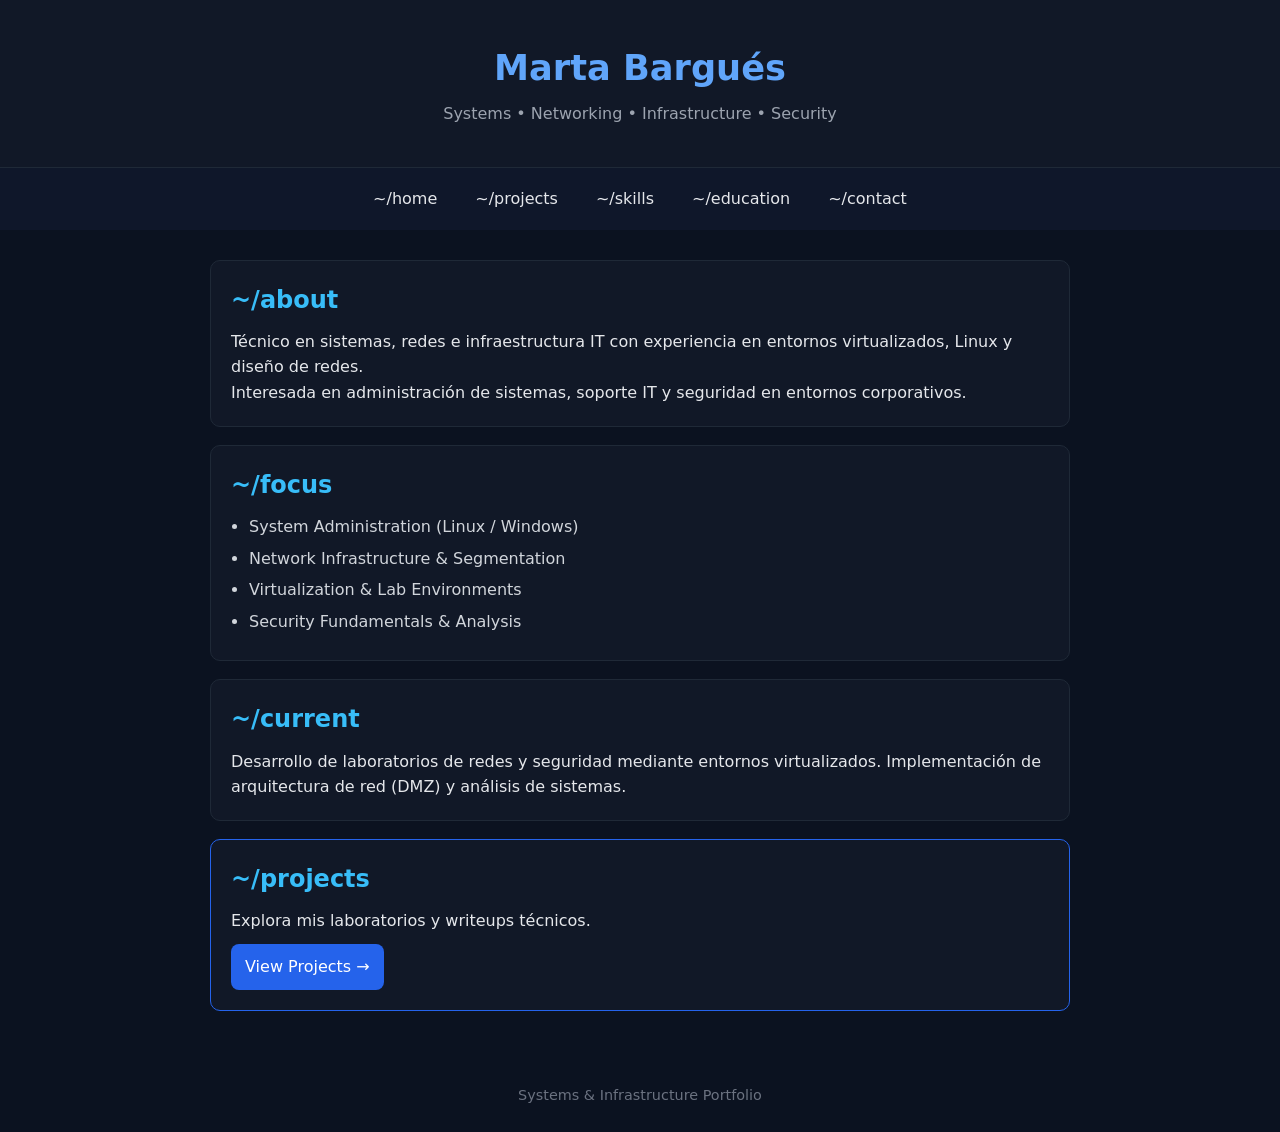
==== index.html @ 136e2cc8 "Nueva pagina" ====
<!DOCTYPE html>
<html lang="es">
<head>
  <meta charset="UTF-8" />
  <meta name="viewport" content="width=device-width, initial-scale=1" />
  <title>Portfolio | Systems & Security</title>
  <link rel="stylesheet" href="style.css" />
</head>

<body>

<header class="topbar">
  <h1>Marta Bargués</h1>
  <p>Systems • Networking • Infrastructure • Security</p>
</header>

<nav class="nav">
  <a href="index.html">~/home</a>
  <a href="proyectos.html">~/projects</a>
  <a href="habilidades.html">~/skills</a>
  <a href="estudios.html">~/education</a>
  <a href="contacto.html">~/contact</a>
</nav>

<main class="container">

  <section class="card">
    <h2>~/about</h2>
    <p>
      Técnico en sistemas, redes e infraestructura IT con experiencia en entornos virtualizados,
      Linux y diseño de redes.
    </p>
    <p>
      Interesada en administración de sistemas, soporte IT y seguridad en entornos corporativos.
    </p>
  </section>

  <section class="card">
    <h2>~/focus</h2>
    <ul>
      <li>System Administration (Linux / Windows)</li>
      <li>Network Infrastructure & Segmentation</li>
      <li>Virtualization & Lab Environments</li>
      <li>Security Fundamentals & Analysis</li>
    </ul>
  </section>

  <section class="card">
    <h2>~/current</h2>
    <p>
      Desarrollo de laboratorios de redes y seguridad mediante entornos virtualizados.
      Implementación de arquitectura de red (DMZ) y análisis de sistemas.
    </p>
  </section>

  <section class="card highlight">
    <h2>~/projects</h2>
    <p>Explora mis laboratorios y writeups técnicos.</p>
    <a class="button" href="proyectos.html">View Projects →</a>
  </section>

</main>

<footer class="footer">
  <p>Systems & Infrastructure Portfolio</p>
</footer>

</body>
</html>
---- style.css ----
* {
  margin: 0;
  padding: 0;
  box-sizing: border-box;
}

body {
  font-family: ui-sans-serif, system-ui, Arial;
  background: #0b1220;
  color: #e5e7eb;
  line-height: 1.6;
}

/* ===== HEADER ===== */
.topbar {
  text-align: center;
  padding: 40px 20px;
  background: #111827;
  border-bottom: 1px solid #1f2937;
}

.topbar h1 {
  font-size: 2.2rem;
  color: #60a5fa;
}

.topbar p {
  color: #9ca3af;
  margin-top: 5px;
}

/* ===== NAV ===== */
.nav {
  display: flex;
  justify-content: center;
  gap: 18px;
  padding: 12px;
  background: #0f172a;
  flex-wrap: wrap;
}

.nav a {
  color: #e5e7eb;
  text-decoration: none;
  padding: 6px 10px;
  border-radius: 6px;
  transition: 0.2s;
}

.nav a:hover {
  background: #1f2937;
  color: #38bdf8;
}

/* ===== LAYOUT ===== */
.container {
  max-width: 900px;
  margin: 0 auto;
  padding: 30px 20px;
}

/* ===== CARDS ===== */
.card {
  background: #111827;
  border: 1px solid #1f2937;
  border-radius: 10px;
  padding: 20px;
  margin-bottom: 18px;
  transition: 0.2s;
}

.card:hover {
  transform: translateY(-2px);
  border-color: #374151;
}

.card h2 {
  color: #38bdf8;
  margin-bottom: 10px;
}

/* ===== LISTAS ===== */
ul {
  padding-left: 18px;
}

li {
  margin-bottom: 6px;
  color: #d1d5db;
}

/* ===== HIGHLIGHT CARD ===== */
.highlight {
  border: 1px solid #2563eb;
}

.button {
  display: inline-block;
  margin-top: 10px;
  padding: 10px 14px;
  background: #2563eb;
  color: white;
  text-decoration: none;
  border-radius: 8px;
}

.button:hover {
  background: #1d4ed8;
}

/* ===== FOOTER ===== */
.footer {
  text-align: center;
  padding: 25px;
  color: #6b7280;
  font-size: 0.9rem;
}
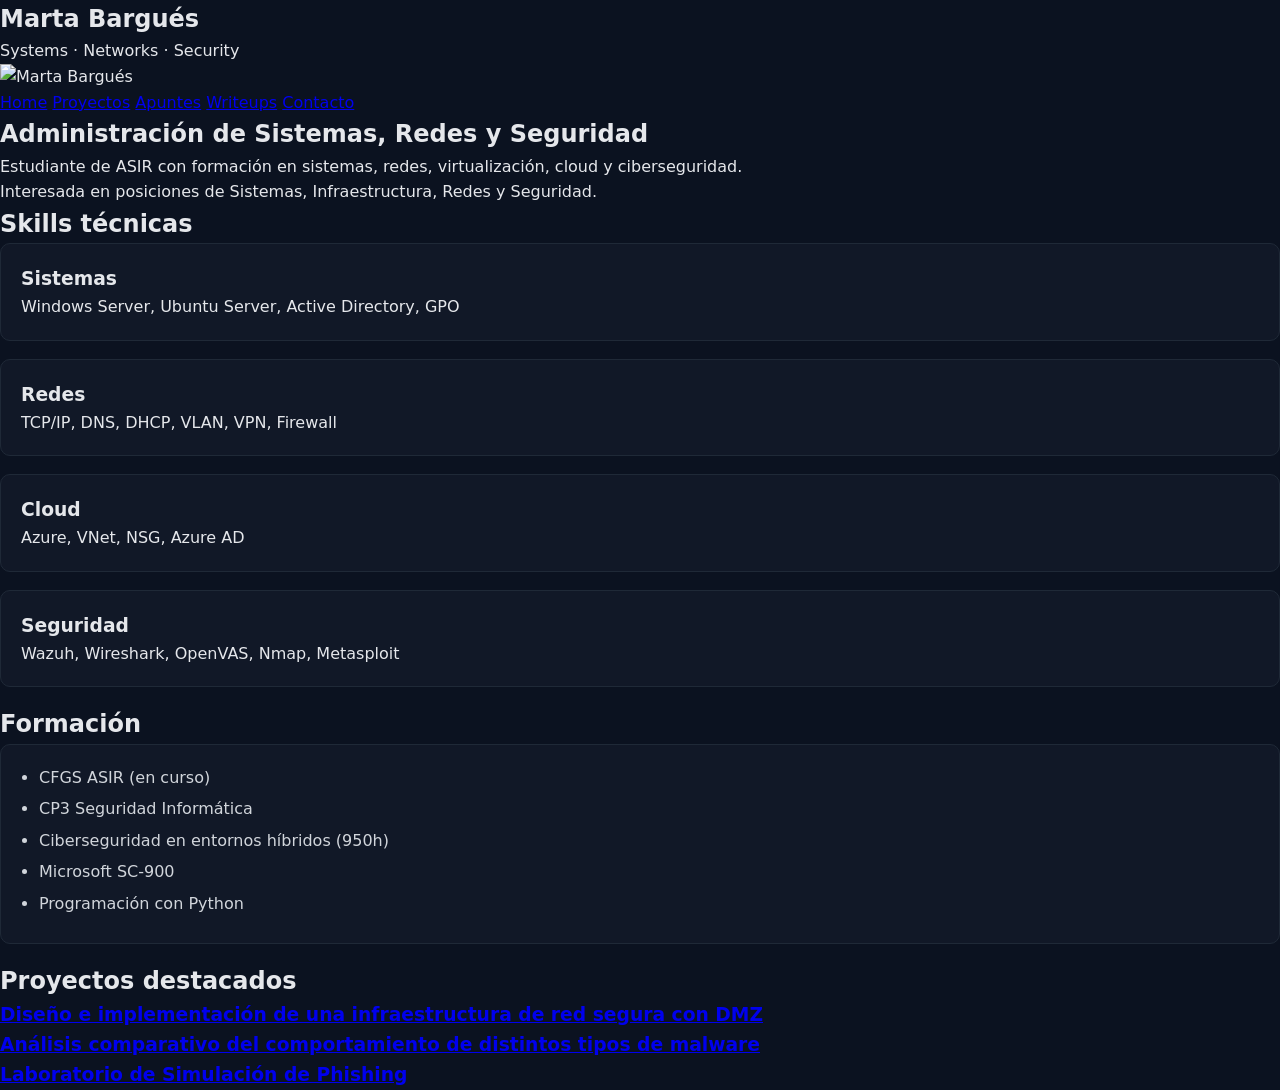
==== commit c81aca12: "Arreglos" ====
--- a/index.html
+++ b/index.html
@@ -1,69 +1,110 @@
 <!DOCTYPE html>
 <html lang="es">
 <head>
-  <meta charset="UTF-8" />
-  <meta name="viewport" content="width=device-width, initial-scale=1" />
-  <title>Portfolio | Systems & Security</title>
-  <link rel="stylesheet" href="style.css" />
+    <meta charset="UTF-8">
+    <meta name="viewport" content="width=device-width, initial-scale=1.0">
+    <title>Marta Bargués | Portfolio</title>
+    <link rel="stylesheet" href="style.css">
 </head>
-
 <body>
 
-<header class="topbar">
-  <h1>Marta Bargués</h1>
-  <p>Systems • Networking • Infrastructure • Security</p>
-</header>
+<div class="layout">
 
-<nav class="nav">
-  <a href="index.html">~/home</a>
-  <a href="proyectos.html">~/projects</a>
-  <a href="habilidades.html">~/skills</a>
-  <a href="estudios.html">~/education</a>
-  <a href="contacto.html">~/contact</a>
-</nav>
+    <aside class="sidebar">
 
-<main class="container">
+        <div class="logo">
+            <h2>Marta Bargués</h2>
+            <p>Systems · Networks · Security</p>
+            <img src="imagen3.png" alt="Marta Bargués" class="profile-photo">
+        </div>
 
-  <section class="card">
-    <h2>~/about</h2>
-    <p>
-      Técnico en sistemas, redes e infraestructura IT con experiencia en entornos virtualizados,
-      Linux y diseño de redes.
-    </p>
-    <p>
-      Interesada en administración de sistemas, soporte IT y seguridad en entornos corporativos.
-    </p>
-  </section>
+        <nav>
+            <a href="index.html">Home</a>
+            <a href="proyectos.html">Proyectos</a>
+            <a href="apuntes.html">Apuntes</a>
+            <a href="writeups.html">Writeups</a>
+            <a href="contacto.html">Contacto</a>
+        </nav>
 
-  <section class="card">
-    <h2>~/focus</h2>
-    <ul>
-      <li>System Administration (Linux / Windows)</li>
-      <li>Network Infrastructure & Segmentation</li>
-      <li>Virtualization & Lab Environments</li>
-      <li>Security Fundamentals & Analysis</li>
-    </ul>
-  </section>
+    </aside>
 
-  <section class="card">
-    <h2>~/current</h2>
-    <p>
-      Desarrollo de laboratorios de redes y seguridad mediante entornos virtualizados.
-      Implementación de arquitectura de red (DMZ) y análisis de sistemas.
-    </p>
-  </section>
+    <main class="content">
 
-  <section class="card highlight">
-    <h2>~/projects</h2>
-    <p>Explora mis laboratorios y writeups técnicos.</p>
-    <a class="button" href="proyectos.html">View Projects →</a>
-  </section>
+        <section class="hero">
+            <h1>Administración de Sistemas, Redes y Seguridad</h1>
 
-</main>
+            <p>
+                Estudiante de ASIR con formación en sistemas,
+                redes, virtualización, cloud y ciberseguridad.
+            </p>
 
-<footer class="footer">
-  <p>Systems & Infrastructure Portfolio</p>
-</footer>
+            <p>
+                Interesada en posiciones de Sistemas,
+                Infraestructura, Redes y Seguridad.
+            </p>
+        </section>
+
+        <section>
+            <h2>Skills técnicas</h2>
+
+            <div class="skills">
+
+                <div class="card">
+                    <h3>Sistemas</h3>
+                    <p>Windows Server, Ubuntu Server, Active Directory, GPO</p>
+                </div>
+
+                <div class="card">
+                    <h3>Redes</h3>
+                    <p>TCP/IP, DNS, DHCP, VLAN, VPN, Firewall</p>
+                </div>
+
+                <div class="card">
+                    <h3>Cloud</h3>
+                    <p>Azure, VNet, NSG, Azure AD</p>
+                </div>
+
+                <div class="card">
+                    <h3>Seguridad</h3>
+                    <p>Wazuh, Wireshark, OpenVAS, Nmap, Metasploit</p>
+                </div>
+
+            </div>
+        </section>
+
+        <section>
+            <h2>Formación</h2>
+
+            <div class="card">
+                <ul>
+                    <li>CFGS ASIR (en curso)</li>
+                    <li>CP3 Seguridad Informática</li>
+                    <li>Ciberseguridad en entornos híbridos (950h)</li>
+                    <li>Microsoft SC-900</li>
+                    <li>Programación con Python</li>
+                </ul>
+            </div>
+        </section>
+
+        <section>
+            <h2>Proyectos destacados</h2>
+
+            <a class="project-card" href="#">
+                <h3>Diseño e implementación de una infraestructura de red segura con DMZ</h3>
+            </a>
+
+            <a class="project-card" href="#">
+                <h3>Análisis comparativo del comportamiento de distintos tipos de malware</h3>
+            </a>
+
+            <a class="project-card" href="#">
+                <h3>Laboratorio de Simulación de Phishing</h3>
+            </a>
+        </section>
+
+    </main>
+
+</div>
 
 </body>
 </html>
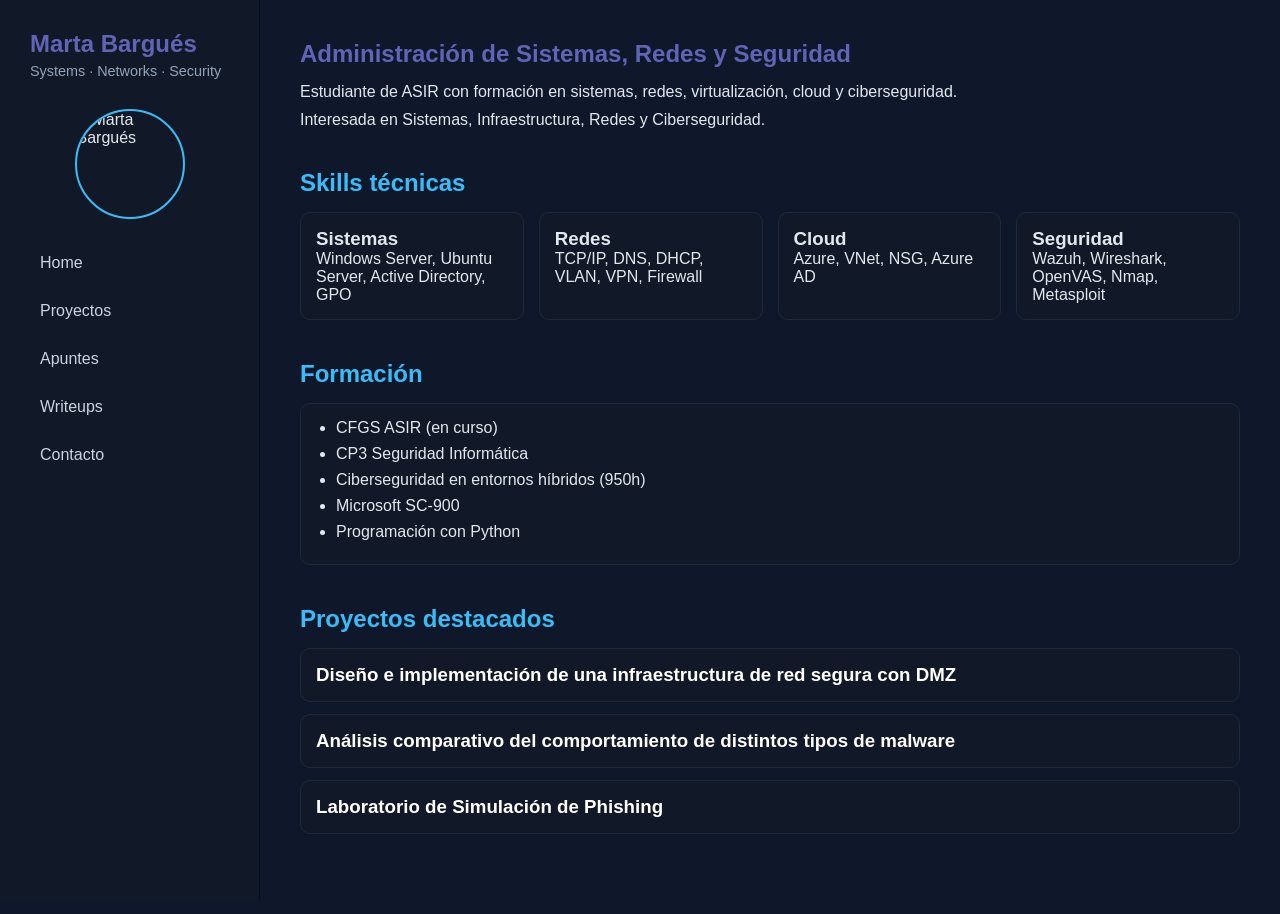
==== commit 4ea0a92a: "Arreglos3" ====
--- a/index.html
+++ b/index.html
@@ -39,8 +39,8 @@
             </p>
 
             <p>
-                Interesada en posiciones de Sistemas,
-                Infraestructura, Redes y Seguridad.
+                Interesada en Sistemas,
+                Infraestructura, Redes y Ciberseguridad.
             </p>
         </section>
 
--- a/style.css
+++ b/style.css
@@ -1,117 +1,206 @@
-* {
-  margin: 0;
-  padding: 0;
-  box-sizing: border-box;
-}
-
-body {
-  font-family: ui-sans-serif, system-ui, Arial;
-  background: #0b1220;
-  color: #e5e7eb;
-  line-height: 1.6;
-}
-
-/* ===== HEADER ===== */
-.topbar {
-  text-align: center;
-  padding: 40px 20px;
-  background: #111827;
-  border-bottom: 1px solid #1f2937;
-}
-
-.topbar h1 {
-  font-size: 2.2rem;
-  color: #60a5fa;
-}
-
-.topbar p {
-  color: #9ca3af;
-  margin-top: 5px;
-}
-
-/* ===== NAV ===== */
-.nav {
-  display: flex;
-  justify-content: center;
-  gap: 18px;
-  padding: 12px;
-  background: #0f172a;
-  flex-wrap: wrap;
-}
-
-.nav a {
-  color: #e5e7eb;
-  text-decoration: none;
-  padding: 6px 10px;
-  border-radius: 6px;
-  transition: 0.2s;
-}
-
-.nav a:hover {
-  background: #1f2937;
-  color: #38bdf8;
-}
-
-/* ===== LAYOUT ===== */
-.container {
-  max-width: 900px;
-  margin: 0 auto;
-  padding: 30px 20px;
-}
-
-/* ===== CARDS ===== */
-.card {
-  background: #111827;
-  border: 1px solid #1f2937;
-  border-radius: 10px;
-  padding: 20px;
-  margin-bottom: 18px;
-  transition: 0.2s;
-}
-
-.card:hover {
-  transform: translateY(-2px);
-  border-color: #374151;
-}
-
-.card h2 {
-  color: #38bdf8;
-  margin-bottom: 10px;
-}
-
-/* ===== LISTAS ===== */
-ul {
-  padding-left: 18px;
-}
-
-li {
-  margin-bottom: 6px;
-  color: #d1d5db;
-}
-
-/* ===== HIGHLIGHT CARD ===== */
-.highlight {
-  border: 1px solid #2563eb;
-}
-
-.button {
-  display: inline-block;
-  margin-top: 10px;
-  padding: 10px 14px;
-  background: #2563eb;
-  color: white;
-  text-decoration: none;
-  border-radius: 8px;
-}
-
-.button:hover {
-  background: #1d4ed8;
-}
-
-/* ===== FOOTER ===== */
-.footer {
-  text-align: center;
-  padding: 25px;
-  color: #6b7280;
-  font-size: 0.9rem;
+*{
+    margin:0;
+    padding:0;
+    box-sizing:border-box;
+}
+
+body{
+    background:#0f172a;
+    color:#e2e8f0;
+    font-family:Segoe UI, sans-serif;
+}
+
+.layout{
+    display:flex;
+    min-height:100vh;
+}
+
+.sidebar{
+    width:260px;
+    background:#111827;
+    border-right:1px solid #030d1d;
+    padding:30px;
+    position:fixed;
+    height:100%;
+}
+
+.logo h2{
+    color:hwb(238 38% 29%);
+    margin-bottom:5px;
+}
+
+.logo p{
+    color:#94a3b8;
+    font-size:0.9rem;
+    margin-bottom:30px;
+}
+
+.sidebar nav{
+    display:flex;
+    flex-direction:column;
+    gap:10px;
+}
+
+.sidebar nav a{
+    color:#cbd5e1;
+    text-decoration:none;
+    padding:10px;
+    border-radius:8px;
+    transition:.2s;
+}
+
+.sidebar nav a:hover{
+    background:#1f2937;
+    color:#3186aa;
+}
+
+.content{
+    margin-left:260px;
+    padding:40px;
+    width:100%;
+}
+
+section{
+    margin-bottom:40px;
+}
+
+h1{
+    margin-bottom:15px;
+    color:hwb(238 38% 29%);
+}
+
+h2{
+    margin-bottom:15px;
+    color:#38bdf8;
+}
+
+.hero p{
+    margin-bottom:10px;
+}
+
+.skills{
+    display:grid;
+    grid-template-columns:repeat(auto-fit,minmax(220px,1fr));
+    gap:15px;
+}
+
+.card{
+    background:#111827;
+    border:1px solid #1f2937;
+    border-radius:10px;
+    padding:15px;
+}
+
+.project-card{
+    display:block;
+    background:#111827;
+    border:1px solid #1f2937;
+    border-radius:10px;
+    padding:15px;
+    margin-bottom:12px;
+    text-decoration:none;
+    color:white;
+    transition:.2s;
+}
+
+.project-card:hover{
+    border-color:#38bdf8;
+    transform:translateY(-2px);
+}
+
+ul{
+    padding-left:20px;
+}
+
+li{
+    margin-bottom:8px;
+}
+.profile-photo{
+    width:110px;
+    height:110px;
+    object-fit:cover;
+    border-radius:50%;
+    display:block;
+    margin:15px auto 25px;
+    border:2px solid #38bdf8;
+}
+.platform-card{
+    display:block;
+    background:#111827;
+    border:1px solid #1f2937;
+    padding:20px;
+    border-radius:12px;
+    text-decoration:none;
+    color:white;
+    transition:0.2s;
+}
+
+.platform-card:hover{
+    transform:translateY(-3px);
+    border-color:#38bdf8;
+}
+
+.grid{
+    display:grid;
+    grid-template-columns:repeat(auto-fit, minmax(220px, 1fr));
+    gap:15px;
+    margin-top:20px;
+}
+.construction{
+    border:1px dashed #38bdf8;
+    background:#0f172a;
+}
+
+.construction h2{
+    color:#38bdf8;
+    margin-bottom:10px;
+}
+
+.construction ul{
+    margin-top:10px;
+    padding-left:20px;
+    color:#cbd5e1;
+}
+
+.hint{
+    margin-top:15px;
+    color:#64748b;
+    font-size:0.9rem;
+    font-style:italic;
+}
+#matrix{
+    position: fixed;
+    top: 0;
+    left: 0;
+    width: 100%;
+    height: 100%;
+    z-index: -1;
+    background: black;
+}
+.contact-card{
+    border:1px solid #1f2937;
+    background:#0f172a;
+}
+
+.contact-list{
+    display:flex;
+    flex-direction:column;
+    gap:12px;
+    margin-top:15px;
+}
+
+.contact-item{
+    display:block;
+    padding:12px 15px;
+    background:#111827;
+    border:1px solid #1f2937;
+    border-radius:8px;
+    color:#e2e8f0;
+    text-decoration:none;
+    transition:0.2s;
+}
+
+.contact-item:hover{
+    border-color:#38bdf8;
+    transform:translateX(5px);
 }
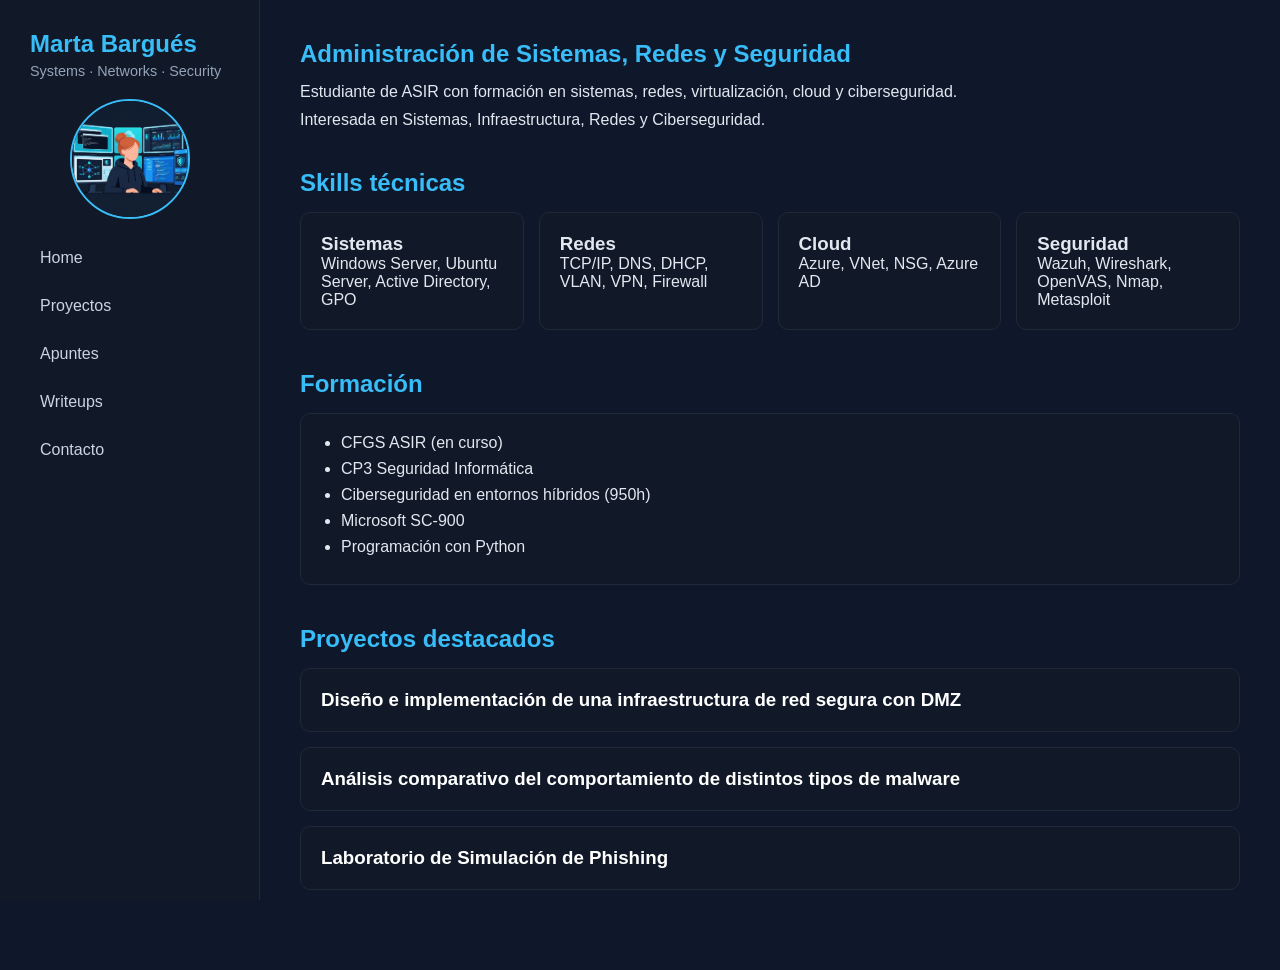
==== commit 6f0e3067: "arreglo8" ====
--- a/index.html
+++ b/index.html
@@ -89,15 +89,15 @@
         <section>
             <h2>Proyectos destacados</h2>
 
-            <a class="project-card" href="#">
+            <a class="project-card" href="proyectos.html">
                 <h3>Diseño e implementación de una infraestructura de red segura con DMZ</h3>
             </a>
 
-            <a class="project-card" href="#">
+            <a class="project-card" href="proyectos.html">
                 <h3>Análisis comparativo del comportamiento de distintos tipos de malware</h3>
             </a>
 
-            <a class="project-card" href="#">
+            <a class="project-card" href="proyectos.html">
                 <h3>Laboratorio de Simulación de Phishing</h3>
             </a>
         </section>
--- a/style.css
+++ b/style.css
@@ -1,13 +1,21 @@
+/* =========================
+   RESET
+   ========================= */
+
 *{
     margin:0;
     padding:0;
     box-sizing:border-box;
 }
 
+/* =========================
+   GENERAL
+   ========================= */
+
 body{
     background:#0f172a;
     color:#e2e8f0;
-    font-family:Segoe UI, sans-serif;
+    font-family:"Segoe UI", sans-serif;
 }
 
 .layout{
@@ -15,24 +23,38 @@
     min-height:100vh;
 }
 
+/* =========================
+   SIDEBAR
+   ========================= */
+
 .sidebar{
     width:260px;
     background:#111827;
-    border-right:1px solid #030d1d;
+    border-right:1px solid #1f2937;
     padding:30px;
     position:fixed;
     height:100%;
 }
 
 .logo h2{
-    color:hwb(238 38% 29%);
+    color:#38bdf8;
     margin-bottom:5px;
 }
 
 .logo p{
     color:#94a3b8;
     font-size:0.9rem;
-    margin-bottom:30px;
+    margin-bottom:20px;
+}
+
+.profile-photo{
+    width:120px;
+    height:120px;
+    object-fit:cover;
+    border-radius:50%;
+    display:block;
+    margin:20px auto;
+    border:2px solid #38bdf8;
 }
 
 .sidebar nav{
@@ -51,13 +73,17 @@
 
 .sidebar nav a:hover{
     background:#1f2937;
-    color:#3186aa;
-}
+    color:#38bdf8;
+}
+
+/* =========================
+   CONTENT
+   ========================= */
 
 .content{
     margin-left:260px;
+    width:100%;
     padding:40px;
-    width:100%;
 }
 
 section{
@@ -65,18 +91,33 @@
 }
 
 h1{
+    color:#38bdf8;
     margin-bottom:15px;
-    color:hwb(238 38% 29%);
 }
 
 h2{
+    color:#38bdf8;
     margin-bottom:15px;
-    color:#38bdf8;
 }
 
 .hero p{
     margin-bottom:10px;
 }
+
+/* =========================
+   CARDS
+   ========================= */
+
+.card{
+    background:#111827;
+    border:1px solid #1f2937;
+    border-radius:10px;
+    padding:20px;
+}
+
+/* =========================
+   SKILLS
+   ========================= */
 
 .skills{
     display:grid;
@@ -84,20 +125,17 @@
     gap:15px;
 }
 
-.card{
+/* =========================
+   PROJECTS
+   ========================= */
+
+.project-card{
+    display:block;
     background:#111827;
     border:1px solid #1f2937;
     border-radius:10px;
-    padding:15px;
-}
-
-.project-card{
-    display:block;
-    background:#111827;
-    border:1px solid #1f2937;
-    border-radius:10px;
-    padding:15px;
-    margin-bottom:12px;
+    padding:20px;
+    margin-bottom:15px;
     text-decoration:none;
     color:white;
     transition:.2s;
@@ -108,22 +146,48 @@
     transform:translateY(-2px);
 }
 
-ul{
-    padding-left:20px;
-}
-
-li{
-    margin-bottom:8px;
-}
-.profile-photo{
-    width:110px;
-    height:110px;
-    object-fit:cover;
-    border-radius:50%;
-    display:block;
-    margin:15px auto 25px;
-    border:2px solid #38bdf8;
-}
+.project-card p{
+    margin-bottom:15px;
+}
+
+.tags{
+    display:flex;
+    flex-wrap:wrap;
+    gap:8px;
+    margin-bottom:15px;
+}
+
+.tags span{
+    background:#1f2937;
+    color:#38bdf8;
+    padding:5px 10px;
+    border-radius:20px;
+    font-size:0.8rem;
+}
+
+.project-button{
+    display:inline-block;
+    text-decoration:none;
+    background:#2563eb;
+    color:white;
+    padding:10px 15px;
+    border-radius:8px;
+}
+
+.project-button:hover{
+    background:#1d4ed8;
+}
+
+/* =========================
+   WRITEUPS
+   ========================= */
+
+.grid{
+    display:grid;
+    grid-template-columns:repeat(auto-fit,minmax(220px,1fr));
+    gap:15px;
+}
+
 .platform-card{
     display:block;
     background:#111827;
@@ -132,7 +196,7 @@
     border-radius:12px;
     text-decoration:none;
     color:white;
-    transition:0.2s;
+    transition:.2s;
 }
 
 .platform-card:hover{
@@ -140,46 +204,50 @@
     border-color:#38bdf8;
 }
 
-.grid{
-    display:grid;
-    grid-template-columns:repeat(auto-fit, minmax(220px, 1fr));
-    gap:15px;
-    margin-top:20px;
-}
+/* =========================
+   NOTES
+   ========================= */
+
 .construction{
+    background:#111827;
     border:1px dashed #38bdf8;
-    background:#0f172a;
-}
-
-.construction h2{
-    color:#38bdf8;
-    margin-bottom:10px;
 }
 
 .construction ul{
     margin-top:10px;
     padding-left:20px;
-    color:#cbd5e1;
+}
+
+.construction li{
+    margin-bottom:8px;
 }
 
 .hint{
     margin-top:15px;
     color:#64748b;
+    font-style:italic;
     font-size:0.9rem;
-    font-style:italic;
-}
+}
+
+/* =========================
+   MATRIX
+   ========================= */
+
 #matrix{
-    position: fixed;
-    top: 0;
-    left: 0;
-    width: 100%;
-    height: 100%;
-    z-index: -1;
-    background: black;
-}
+    position:fixed;
+    top:0;
+    left:0;
+    width:100%;
+    height:100%;
+    z-index:-1;
+}
+
+/* =========================
+   CONTACT
+   ========================= */
+
 .contact-card{
-    border:1px solid #1f2937;
-    background:#0f172a;
+    background:#111827;
 }
 
 .contact-list{
@@ -192,15 +260,148 @@
 .contact-item{
     display:block;
     padding:12px 15px;
-    background:#111827;
+    background:#0f172a;
     border:1px solid #1f2937;
     border-radius:8px;
+    text-decoration:none;
     color:#e2e8f0;
-    text-decoration:none;
-    transition:0.2s;
+    transition:.2s;
 }
 
 .contact-item:hover{
     border-color:#38bdf8;
     transform:translateX(5px);
+}
+
+/* =========================
+   LISTAS
+   ========================= */
+
+ul{
+    padding-left:20px;
+}
+
+li{
+    margin-bottom:8px;
+}
+
+/* =========================
+   RESPONSIVE
+   ========================= */
+
+@media (max-width:768px){
+
+    .layout{
+        flex-direction:column;
+    }
+
+    .sidebar{
+        position:relative;
+        width:100%;
+        height:auto;
+        border-right:none;
+        border-bottom:1px solid #1f2937;
+        text-align:center;
+        padding:20px;
+    }
+
+    .content{
+        margin-left:0;
+        padding:20px;
+    }
+
+    .sidebar nav{
+        flex-direction:row;
+        flex-wrap:wrap;
+        justify-content:center;
+    }
+
+    .sidebar nav a{
+        background:#1f2937;
+    }
+
+    .profile-photo{
+        width:90px;
+        height:90px;
+    }
+
+    .skills{
+        grid-template-columns:1fr;
+    }
+
+    .grid{
+        grid-template-columns:1fr;
+    }
+
+    h1{
+        font-size:1.8rem;
+    }
+}
+@media screen and (max-width: 768px){
+
+    .layout{
+        display:block;
+    }
+
+    .sidebar{
+        position:relative !important;
+        width:100% !important;
+        height:auto !important;
+        border-right:none !important;
+        border-bottom:1px solid #1f2937;
+        text-align:center;
+    }
+
+    .content{
+        margin-left:0 !important;
+        width:100%;
+        padding:20px;
+    }
+
+    .sidebar nav{
+        display:flex;
+        flex-wrap:wrap;
+        justify-content:center;
+        gap:10px;
+        margin-top:15px;
+    }
+
+    .sidebar nav a{
+        background:#1f2937;
+        border-radius:8px;
+    }
+}
+@media screen and (max-width: 768px){
+
+    .layout{
+        display:block;
+    }
+
+    .sidebar{
+        position:relative !important;
+        width:100% !important;
+        height:auto !important;
+        border-right:none !important;
+        border-bottom:1px solid #1f2937;
+        text-align:center;
+    }
+
+    .content{
+        margin-left:0 !important;
+        width:100%;
+        padding:20px;
+    }
+
+    .sidebar nav{
+        display:flex;
+        flex-wrap:wrap;
+        justify-content:center;
+        gap:10px;
+        margin-top:15px;
+    }
+
+    .sidebar nav a{
+        background:#1f2937;
+        border-radius:8px;
+    }
 }
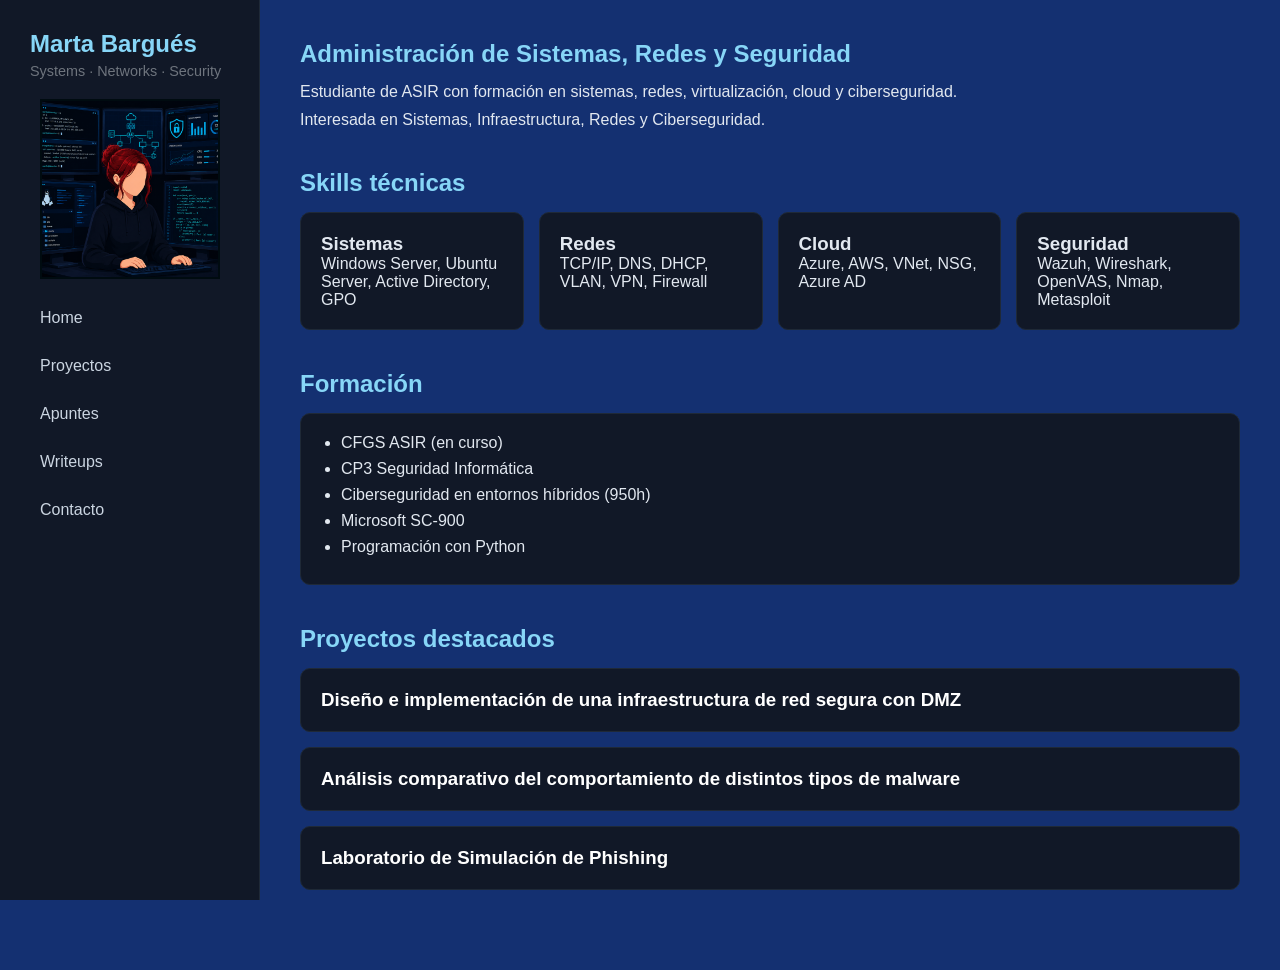
==== commit 26886315: "nuevoproyecto" ====
--- a/index.html
+++ b/index.html
@@ -61,7 +61,7 @@
 
                 <div class="card">
                     <h3>Cloud</h3>
-                    <p>Azure, VNet, NSG, Azure AD</p>
+                    <p>Azure, AWS, VNet, NSG, Azure AD</p>
                 </div>
 
                 <div class="card">
--- a/style.css
+++ b/style.css
@@ -13,7 +13,7 @@
    ========================= */
 
 body{
-    background:#0f172a;
+    background:#143071;
     color:#e2e8f0;
     font-family:"Segoe UI", sans-serif;
 }
@@ -37,24 +37,24 @@
 }
 
 .logo h2{
-    color:#38bdf8;
+    color:#87d6f7;
     margin-bottom:5px;
 }
 
 .logo p{
-    color:#94a3b8;
+    color:#6e747d;
     font-size:0.9rem;
     margin-bottom:20px;
 }
 
 .profile-photo{
-    width:120px;
-    height:120px;
+    width:180px;
+    height:180px;
     object-fit:cover;
-    border-radius:50%;
+    border-radius:0%;
     display:block;
     margin:20px auto;
-    border:2px solid #38bdf8;
+    border:2px solid #000b10;
 }
 
 .sidebar nav{
@@ -91,12 +91,12 @@
 }
 
 h1{
-    color:#38bdf8;
+    color:#87d6f7;
     margin-bottom:15px;
 }
 
 h2{
-    color:#38bdf8;
+    color:#87d6f7;
     margin-bottom:15px;
 }
 
@@ -260,7 +260,7 @@
 .contact-item{
     display:block;
     padding:12px 15px;
-    background:#0f172a;
+    background:#1c3c85;
     border:1px solid #1f2937;
     border-radius:8px;
     text-decoration:none;
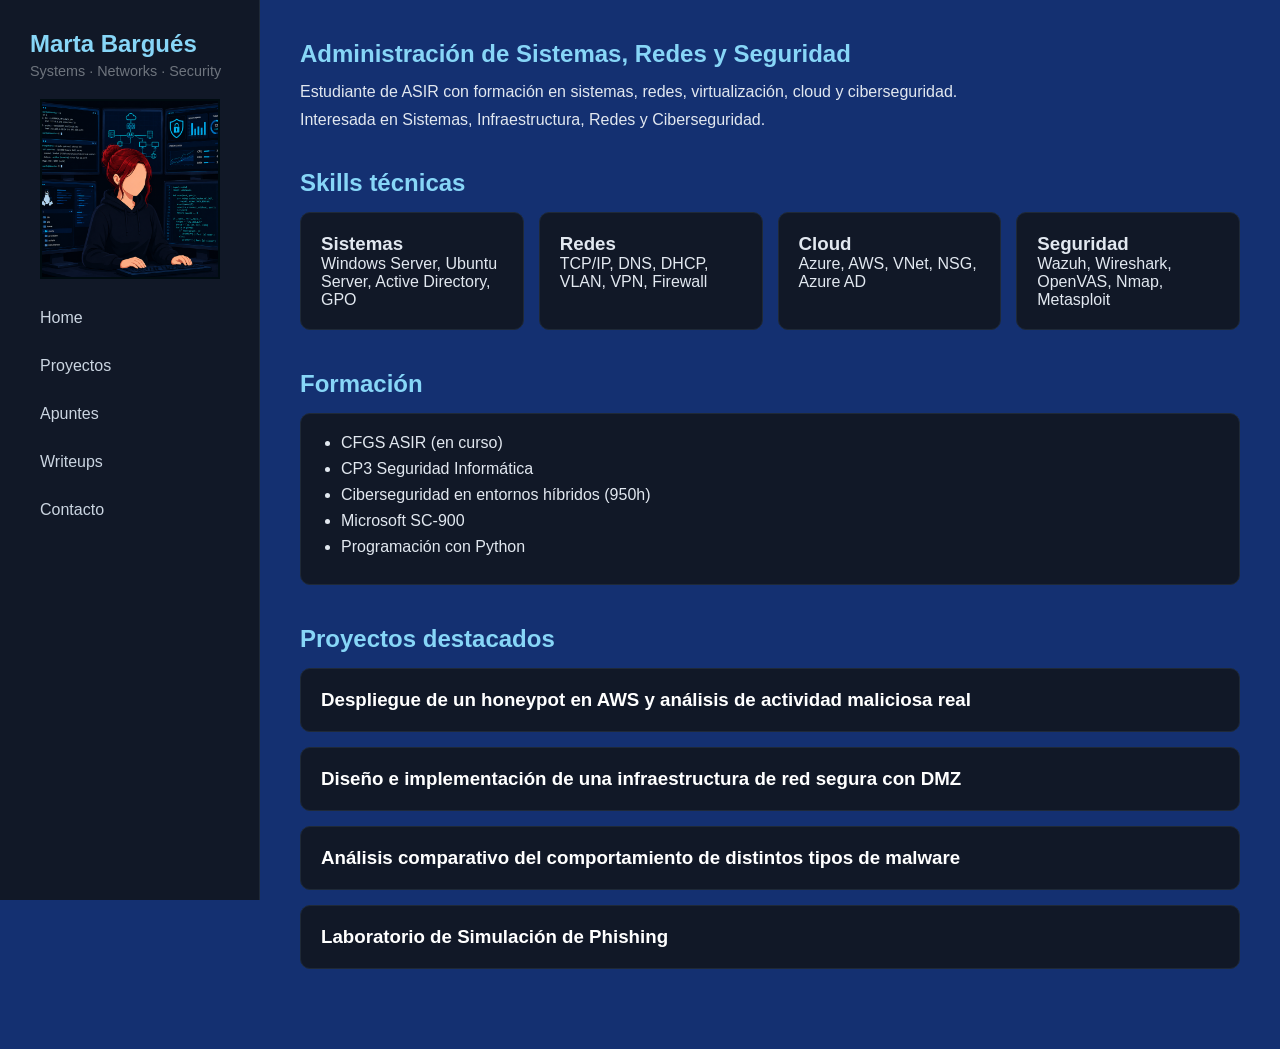
==== commit 9da00748: "Honey" ====
--- a/index.html
+++ b/index.html
@@ -90,6 +90,10 @@
             <h2>Proyectos destacados</h2>
 
             <a class="project-card" href="proyectos.html">
+                <h3>Despliegue de un honeypot en AWS y análisis de actividad maliciosa real</h3>
+            </a>
+
+            <a class="project-card" href="proyectos.html">
                 <h3>Diseño e implementación de una infraestructura de red segura con DMZ</h3>
             </a>
 
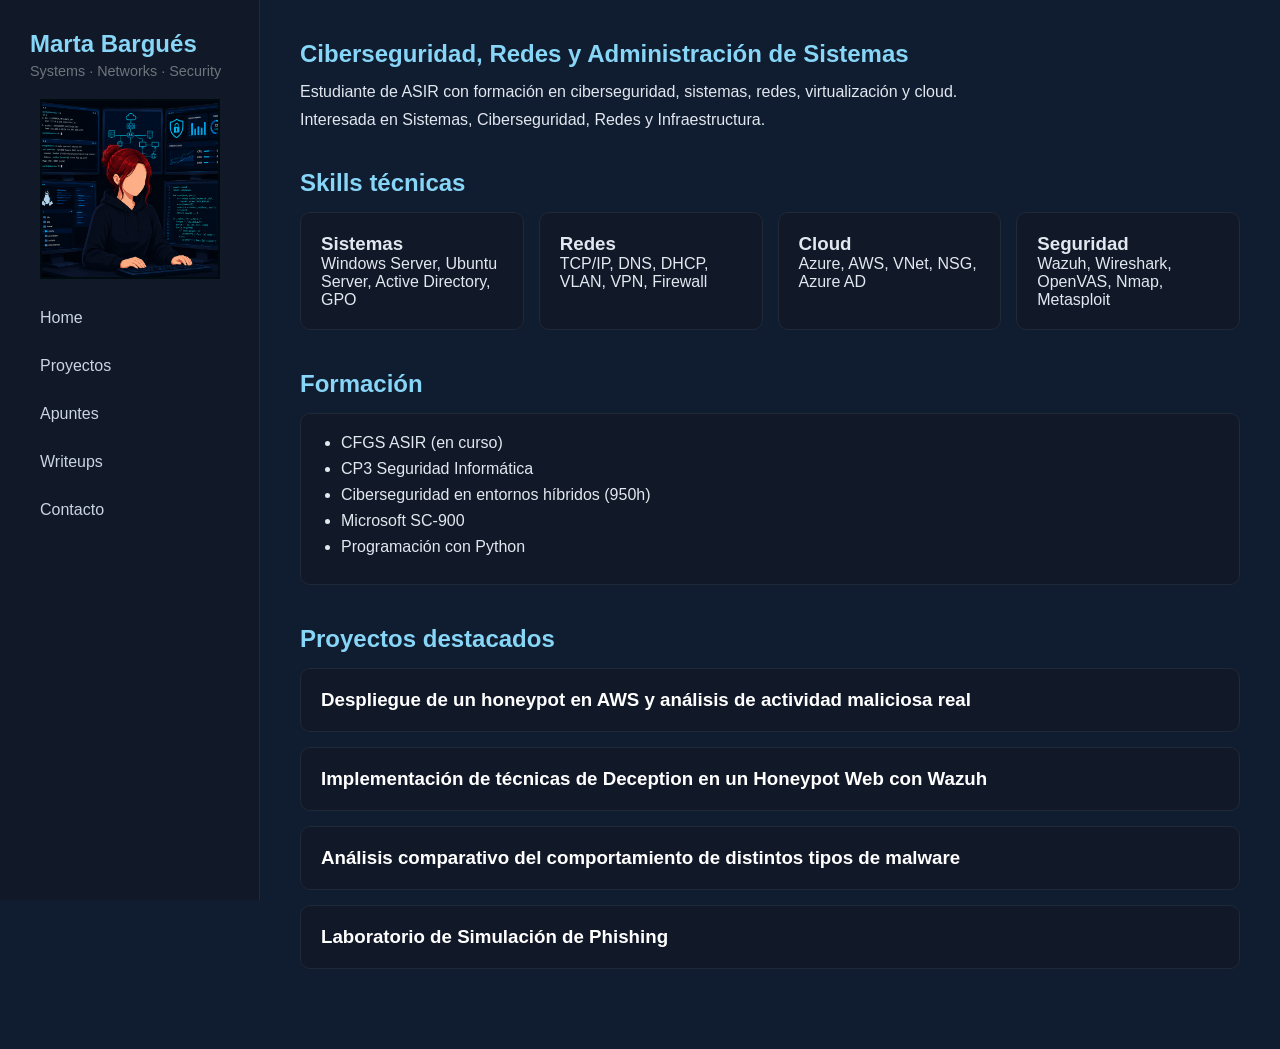
==== commit 1b02f909: "actualizar8" ====
--- a/index.html
+++ b/index.html
@@ -31,16 +31,16 @@
     <main class="content">
 
         <section class="hero">
-            <h1>Administración de Sistemas, Redes y Seguridad</h1>
+            <h1>Ciberseguridad, Redes y Administración de Sistemas</h1>
 
             <p>
-                Estudiante de ASIR con formación en sistemas,
-                redes, virtualización, cloud y ciberseguridad.
+                Estudiante de ASIR con formación en ciberseguridad, sistemas,
+                redes, virtualización y  cloud.
             </p>
 
             <p>
                 Interesada en Sistemas,
-                Infraestructura, Redes y Ciberseguridad.
+                Ciberseguridad, Redes y Infraestructura.
             </p>
         </section>
 
@@ -94,7 +94,7 @@
             </a>
 
             <a class="project-card" href="proyectos.html">
-                <h3>Diseño e implementación de una infraestructura de red segura con DMZ</h3>
+                <h3>Implementación de técnicas de Deception en un Honeypot Web con Wazuh</h3>
             </a>
 
             <a class="project-card" href="proyectos.html">
--- a/style.css
+++ b/style.css
@@ -13,7 +13,7 @@
    ========================= */
 
 body{
-    background:#143071;
+    background:#101c2f;
     color:#e2e8f0;
     font-family:"Segoe UI", sans-serif;
 }
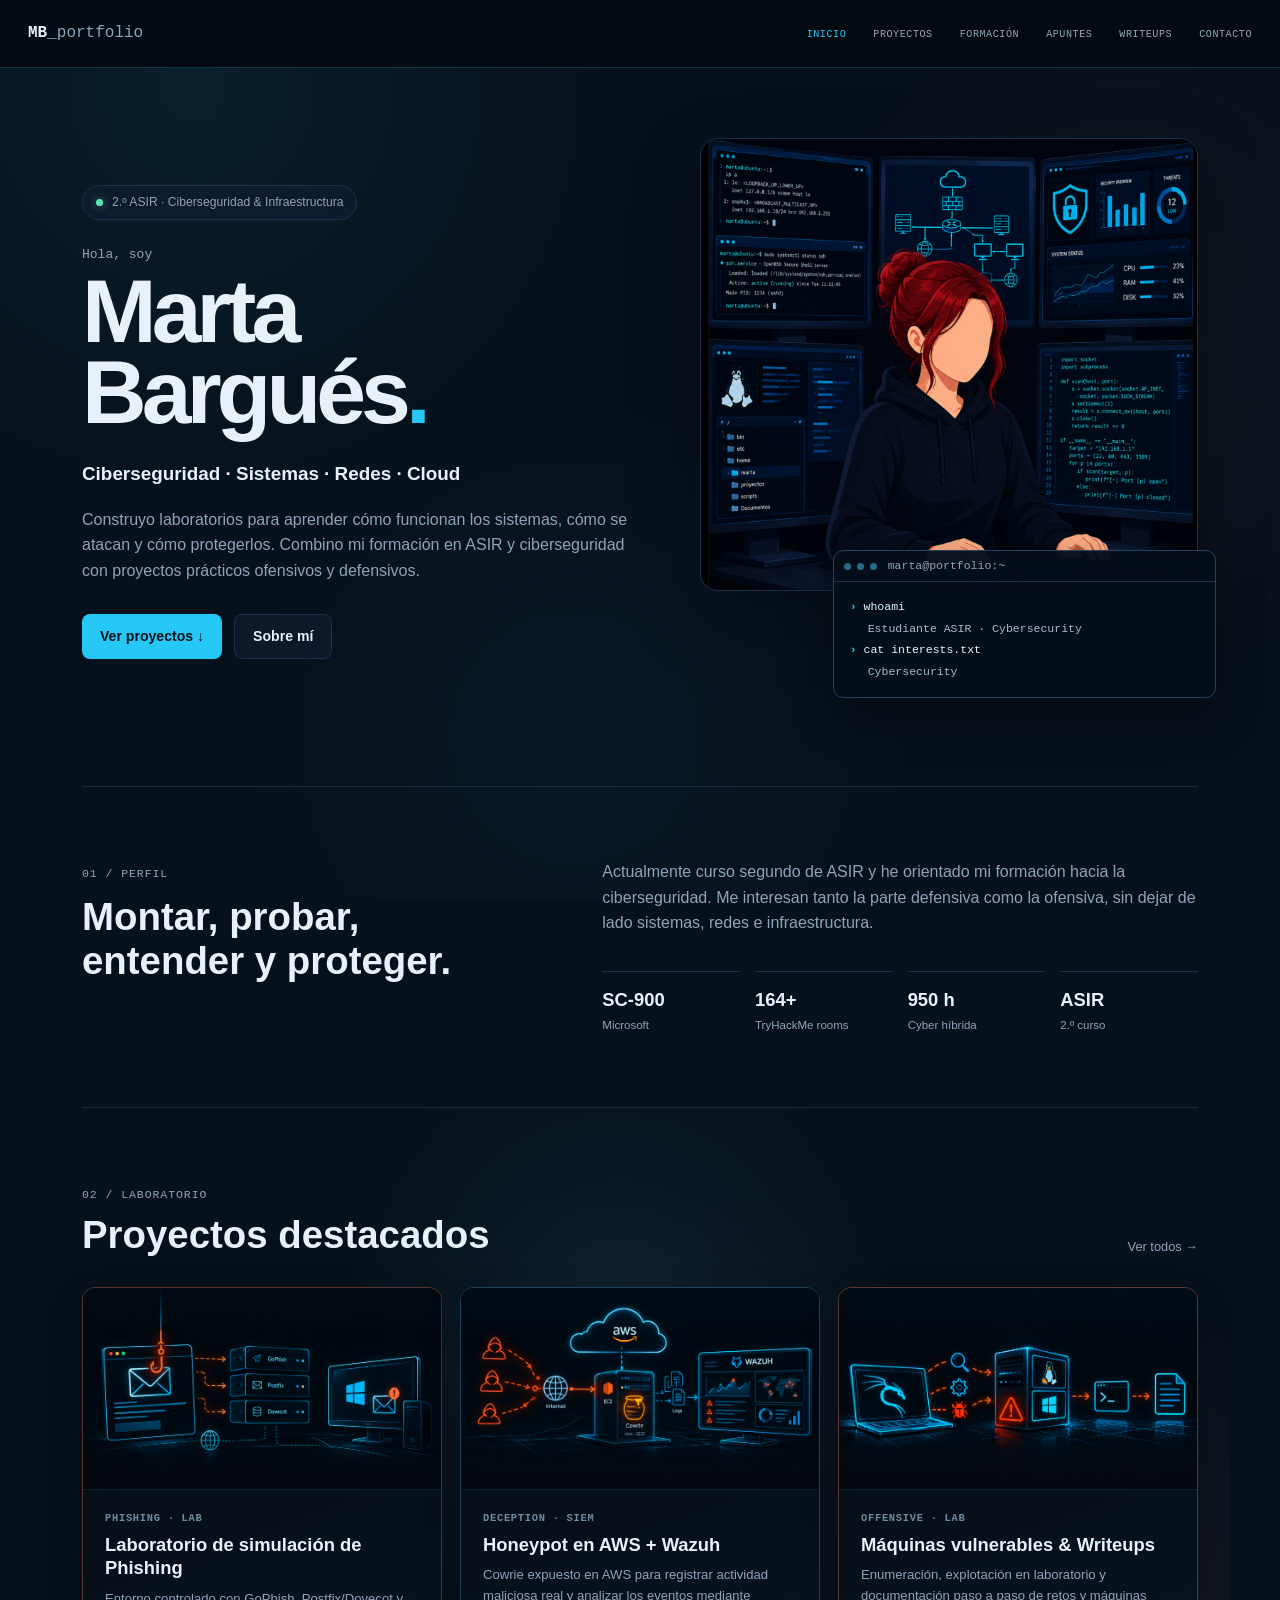
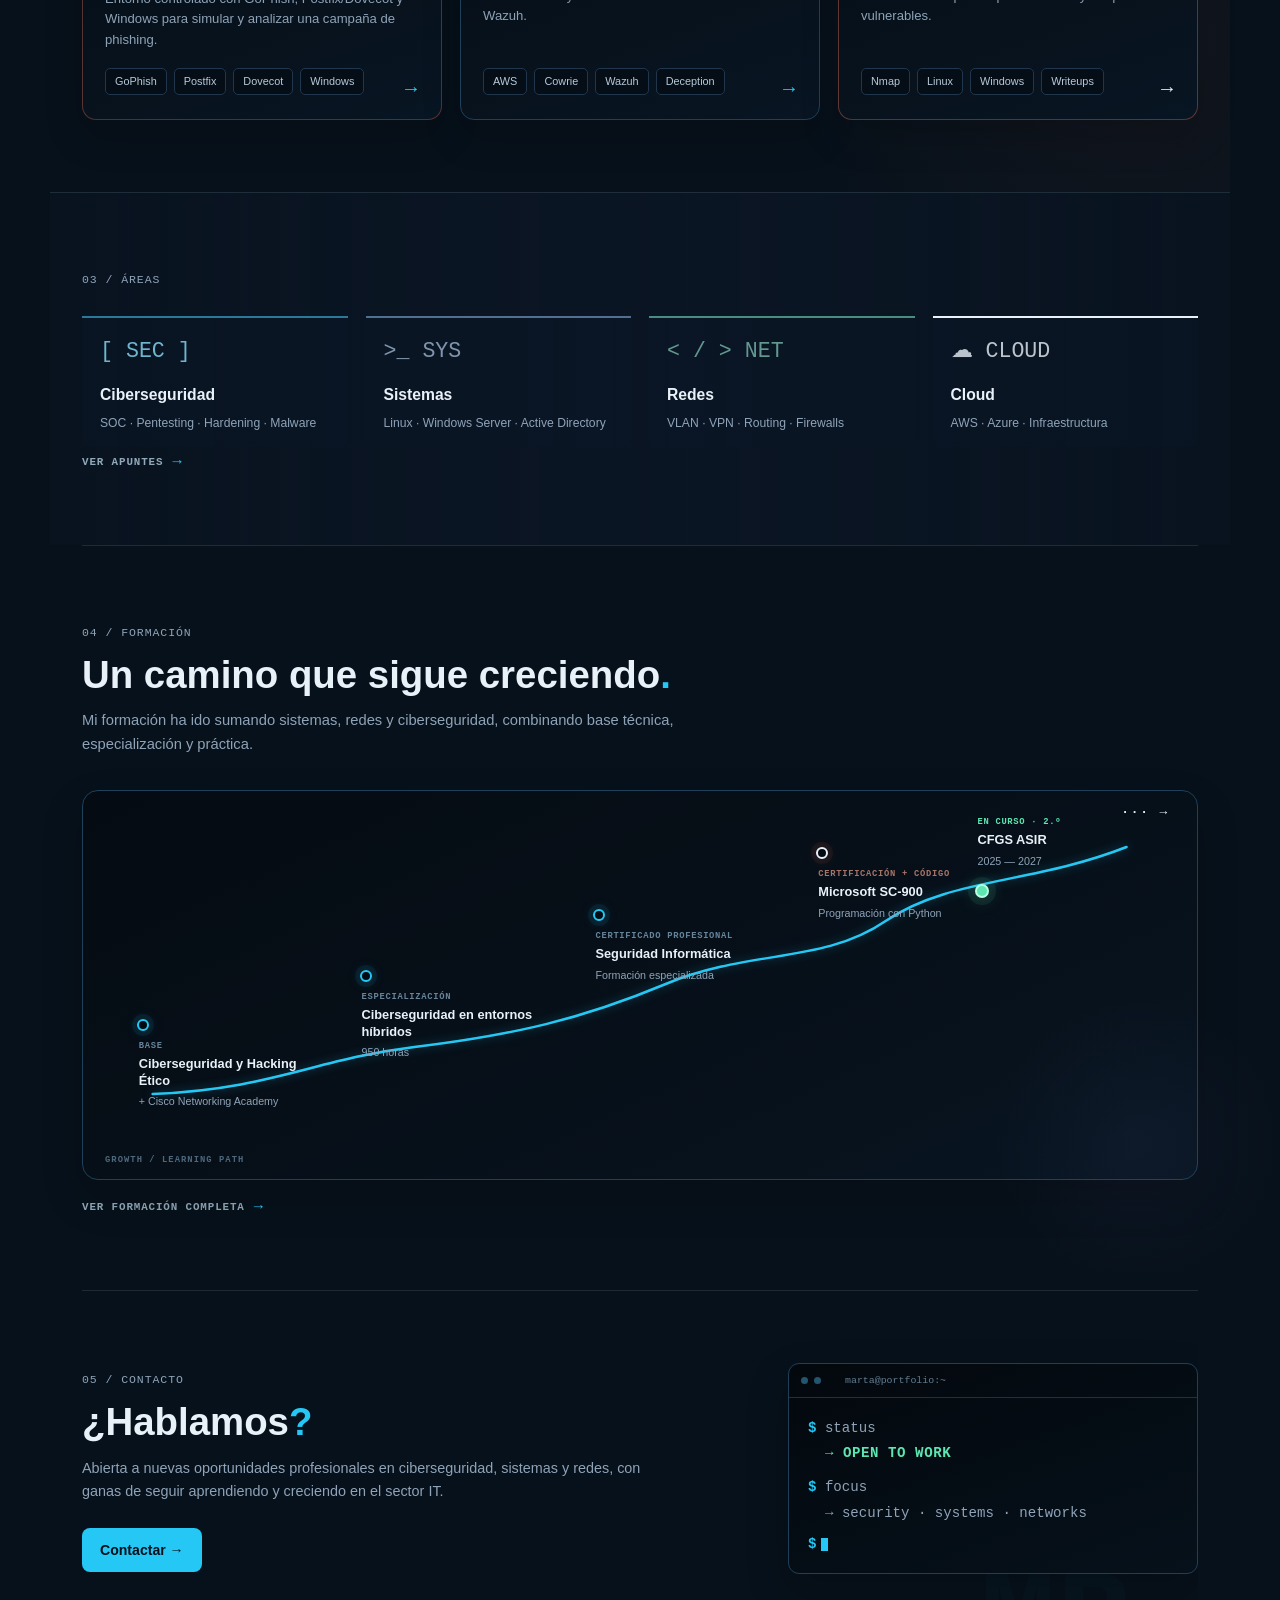
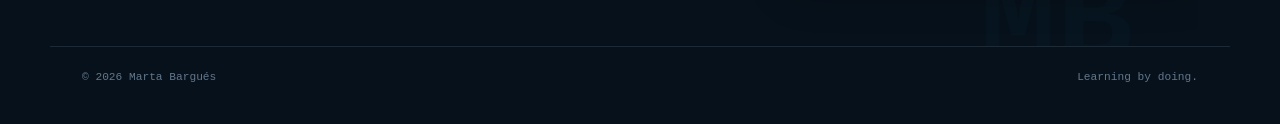
==== commit cc2ee337: "Actualizar diseño y contenido del portfolio" ====
--- a/index.html
+++ b/index.html
@@ -7,108 +7,274 @@
     <link rel="stylesheet" href="style.css">
 </head>
 <body>
-
-<div class="layout">
-
-    <aside class="sidebar">
-
-        <div class="logo">
-            <h2>Marta Bargués</h2>
-            <p>Systems · Networks · Security</p>
-            <img src="imagen3.png" alt="Marta Bargués" class="profile-photo">
-        </div>
-
-        <nav>
-            <a href="index.html">Home</a>
-            <a href="proyectos.html">Proyectos</a>
-            <a href="apuntes.html">Apuntes</a>
-            <a href="writeups.html">Writeups</a>
-            <a href="contacto.html">Contacto</a>
-        </nav>
-
-    </aside>
-
-    <main class="content">
-
-        <section class="hero">
-            <h1>Ciberseguridad, Redes y Administración de Sistemas</h1>
-
-            <p>
-                Estudiante de ASIR con formación en ciberseguridad, sistemas,
-                redes, virtualización y  cloud.
-            </p>
-
-            <p>
-                Interesada en Sistemas,
-                Ciberseguridad, Redes y Infraestructura.
-            </p>
-        </section>
-
-        <section>
-            <h2>Skills técnicas</h2>
-
-            <div class="skills">
-
-                <div class="card">
-                    <h3>Sistemas</h3>
-                    <p>Windows Server, Ubuntu Server, Active Directory, GPO</p>
-                </div>
-
-                <div class="card">
-                    <h3>Redes</h3>
-                    <p>TCP/IP, DNS, DHCP, VLAN, VPN, Firewall</p>
-                </div>
-
-                <div class="card">
-                    <h3>Cloud</h3>
-                    <p>Azure, AWS, VNet, NSG, Azure AD</p>
-                </div>
-
-                <div class="card">
-                    <h3>Seguridad</h3>
-                    <p>Wazuh, Wireshark, OpenVAS, Nmap, Metasploit</p>
-                </div>
-
-            </div>
-        </section>
-
-        <section>
-            <h2>Formación</h2>
-
-            <div class="card">
-                <ul>
-                    <li>CFGS ASIR (en curso)</li>
-                    <li>CP3 Seguridad Informática</li>
-                    <li>Ciberseguridad en entornos híbridos (950h)</li>
-                    <li>Microsoft SC-900</li>
-                    <li>Programación con Python</li>
-                </ul>
-            </div>
-        </section>
-
-        <section>
-            <h2>Proyectos destacados</h2>
-
-            <a class="project-card" href="proyectos.html">
-                <h3>Despliegue de un honeypot en AWS y análisis de actividad maliciosa real</h3>
+<header class="topbar">
+    <a class="brand" href="index-nuevo.html">MB<span>_portfolio</span></a>
+    <nav>
+    <a href="index.html" class="active">INICIO</a>
+    <a href="proyectos.html">PROYECTOS</a>
+    <a href="formacion.html">FORMACIÓN</a>
+    <a href="apuntes.html">APUNTES</a>
+    <a href="writeups.html">WRITEUPS</a>
+    <a href="contacto.html">CONTACTO</a>
+</nav>
+</header>
+
+<main>
+    <section id="inicio" class="hero">
+        <div class="hero-copy">
+            <div class="eyebrow"><span></span> 2.º ASIR · Ciberseguridad & Infraestructura</div>
+            <p class="hello">Hola, soy</p>
+            <h1>Marta<br>Bargués<span class="dot">.</span></h1>
+            <h2>Ciberseguridad · Sistemas · Redes · Cloud</h2>
+            <p class="lead">Construyo laboratorios para aprender cómo funcionan los sistemas, cómo se atacan y cómo protegerlos. Combino mi formación en ASIR y ciberseguridad con proyectos prácticos ofensivos y defensivos.</p>
+            <div class="hero-actions">
+                <a class="btn primary" href="#proyectos">Ver proyectos ↓</a>
+                <a class="btn secondary" href="#sobre-mi">Sobre mí</a>
+            </div>
+        </div>
+
+        <div class="hero-visual">
+            <div class="avatar-frame">
+                <img src="images/imagen3.png" alt="Avatar tecnológico de Marta Bargués">
+            </div>
+            <div class="terminal">
+                <div class="terminal-bar"><i></i><i></i><i></i><span>marta@portfolio:~</span></div>
+                <div class="terminal-body" id="terminal-output" aria-label="Terminal animado"></div>
+            </div>
+        </div>
+    </section>
+
+    <section id="sobre-mi" class="about section-grid">
+        <div class="section-heading">
+            <span>01 / PERFIL</span>
+            <h2>Montar, probar,<br>entender y proteger.</h2>
+        </div>
+        <div class="about-copy">
+            <p>Actualmente curso segundo de ASIR y he orientado mi formación hacia la ciberseguridad. Me interesan tanto la parte defensiva como la ofensiva, sin dejar de lado sistemas, redes e infraestructura.</p>
+            <div class="stats">
+                <div><strong>SC-900</strong><span>Microsoft</span></div>
+                <div><strong>164+</strong><span>TryHackMe rooms</span></div>
+                <div><strong>950 h</strong><span>Cyber híbrida</span></div>
+                <div><strong>ASIR</strong><span>2.º curso</span></div>
+            </div>
+        </div>
+    </section>
+
+    <section id="proyectos" class="projects-section">
+        <div class="section-title-row">
+            <div><span class="section-number">02 / LABORATORIO</span><h2>Proyectos destacados</h2></div>
+            <a href="proyectos.html">Ver todos →</a>
+        </div>
+
+        <div class="project-grid project-grid-v2">
+            <a class="project-card-v2 phishing-card" href="proyectos.html">
+                <div class="project-image-wrap">
+                    <img src="images/phishing-lab.png" alt="Ilustración del laboratorio de phishing con GoPhish, Postfix, Dovecot y Windows" class="project-image">
+                </div>
+                <div class="project-copy-v2">
+                    <small>PHISHING · LAB</small>
+                    <h3>Laboratorio de simulación de Phishing</h3>
+                    <p>Entorno controlado con GoPhish, Postfix/Dovecot y Windows para simular y analizar una campaña de phishing.</p>
+                    <div class="tags"><span>GoPhish</span><span>Postfix</span><span>Dovecot</span><span>Windows</span></div>
+                    <span class="project-arrow">→</span>
+                </div>
             </a>
 
-            <a class="project-card" href="proyectos.html">
-                <h3>Implementación de técnicas de Deception en un Honeypot Web con Wazuh</h3>
+            <a class="project-card-v2 honeypot-card" href="proyectos.html">
+                <div class="project-image-wrap">
+                    <img src="images/honeypot-lab.png" alt="Ilustración de un honeypot Cowrie en AWS monitorizado con Wazuh" class="project-image">
+                </div>
+                <div class="project-copy-v2">
+                    <small>DECEPTION · SIEM</small>
+                    <h3>Honeypot en AWS + Wazuh</h3>
+                    <p>Cowrie expuesto en AWS para registrar actividad maliciosa real y analizar los eventos mediante Wazuh.</p>
+                    <div class="tags"><span>AWS</span><span>Cowrie</span><span>Wazuh</span><span>Deception</span></div>
+                    <span class="project-arrow">→</span>
+                </div>
             </a>
 
-            <a class="project-card" href="proyectos.html">
-                <h3>Análisis comparativo del comportamiento de distintos tipos de malware</h3>
+            <a class="project-card-v2 writeup-card" href="writeups.html">
+                <div class="project-image-wrap">
+                    <img src="images/writeups.png" alt="Ilustración de laboratorio de máquinas vulnerables Linux y Windows con documentación de writeups" class="project-image">
+                </div>
+                <div class="project-copy-v2">
+                    <small>OFFENSIVE · LAB</small>
+                    <h3>Máquinas vulnerables &amp; Writeups</h3>
+                    <p>Enumeración, explotación en laboratorio y documentación paso a paso de retos y máquinas vulnerables.</p>
+                    <div class="tags"><span>Nmap</span><span>Linux</span><span>Windows</span><span>Writeups</span></div>
+                    <span class="project-arrow">→</span>
+                </div>
             </a>
-
-            <a class="project-card" href="proyectos.html">
-                <h3>Laboratorio de Simulación de Phishing</h3>
-            </a>
-        </section>
-
-    </main>
-
-</div>
-
+        </div>
+    </section>
+
+    <section id="areas" class="areas-section">
+        <span class="section-number">03 / ÁREAS</span>
+        <div class="areas">
+            <div><h3>Ciberseguridad</h3><p>SOC · Pentesting · Hardening · Malware</p></div>
+            <div><h3>Sistemas</h3><p>Linux · Windows Server · Active Directory</p></div>
+            <div><h3>Redes</h3><p>VLAN · VPN · Routing · Firewalls</p></div>
+            <div><h3>Cloud</h3><p>AWS · Azure · Infraestructura</p></div>
+        </div>
+        <div class="section-more">
+            <a href="apuntes.html">Ver apuntes <span>→</span></a>
+        </div>
+    </section>
+
+    <section id="formacion" class="formation-section">
+        <div class="formation-heading">
+            <span class="section-number">04 / FORMACIÓN</span>
+            <h2>Un camino que sigue creciendo<span class="dot">.</span></h2>
+            <p>Mi formación ha ido sumando sistemas, redes y ciberseguridad, combinando base técnica, especialización y práctica.</p>
+        </div>
+
+        <div class="learning-path" aria-label="Recorrido formativo">
+            <svg class="learning-line" viewBox="0 0 1000 330" preserveAspectRatio="none" aria-hidden="true">
+                <path class="learning-line-base" d="M35 285 C150 280 190 250 285 238 S445 210 525 175 S675 155 735 112 S875 75 965 38"/>
+                <path class="learning-line-progress" d="M35 285 C150 280 190 250 285 238 S445 210 525 175 S675 155 735 112 S875 75 965 38"/>
+            </svg>
+
+            <article class="milestone m1">
+                <span class="milestone-dot"></span>
+                <small>BASE</small>
+                <strong>Ciberseguridad y Hacking Ético</strong>
+                <em>+ Cisco Networking Academy</em>
+            </article>
+
+            <article class="milestone m2">
+                <span class="milestone-dot"></span>
+                <small>ESPECIALIZACIÓN</small>
+                <strong>Ciberseguridad en entornos híbridos</strong>
+                <em>950 horas</em>
+            </article>
+
+            <article class="milestone m3">
+                <span class="milestone-dot"></span>
+                <small>CERTIFICADO PROFESIONAL</small>
+                <strong>Seguridad Informática</strong>
+                <em>Formación especializada</em>
+            </article>
+
+            <article class="milestone m4">
+                <span class="milestone-dot"></span>
+                <small>CERTIFICACIÓN + CÓDIGO</small>
+                <strong>Microsoft SC-900</strong>
+                <em>Programación con Python</em>
+            </article>
+
+            <article class="milestone m5 current">
+                <span class="milestone-dot"></span>
+                <small>EN CURSO · 2.º</small>
+                <strong>CFGS ASIR</strong>
+                <em>2025 — 2027</em>
+            </article>
+
+            <div class="path-future" aria-hidden="true">··· →</div>
+        </div>
+        <div class="section-more formation-more">
+            <a href="formacion.html">Ver formación completa <span>→</span></a>
+        </div>
+    </section>
+
+    <section id="contacto" class="contact-strip contact-v2">
+        <div class="contact-copy">
+            <span>05 / CONTACTO</span>
+            <h2>¿Hablamos<span class="dot">?</span></h2>
+            <p>Abierta a nuevas oportunidades profesionales en ciberseguridad, sistemas y redes, con ganas de seguir aprendiendo y creciendo en el sector IT.</p>
+            <a class="btn primary" href="contacto.html">Contactar →</a>
+        </div>
+
+        <div class="contact-terminal" aria-label="Estado profesional">
+            <div class="contact-terminal-bar">
+                <i></i><i></i><i></i>
+                <span>marta@portfolio:~</span>
+            </div>
+            <div class="contact-terminal-body">
+                <p><b>$</b> status</p>
+                <p class="contact-output open">→ OPEN TO WORK</p>
+                <p class="contact-command"><b>$</b> focus</p>
+                <p class="contact-output">→ security · systems · networks</p>
+                <p class="contact-prompt"><b>$</b> <span></span></p>
+            </div>
+        </div>
+    </section>
+</main>
+
+<footer><span>© 2026 Marta Bargués</span><span>Learning by doing.</span></footer>
+<script>
+const terminal = document.getElementById("terminal-output");
+const reduceMotion = window.matchMedia("(prefers-reduced-motion: reduce)").matches;
+
+const terminalSequence = [
+    { type: "command", text: "whoami" },
+    { type: "output", text: "Estudiante ASIR · Cybersecurity" },
+    { type: "command", text: "cat interests.txt" },
+    { type: "output", text: "Cybersecurity" },
+    { type: "output", text: "Offensive & Defensive Security" },
+    { type: "output", text: "Networks & Infrastructure" },
+    { type: "output", text: "Cloud" },
+    { type: "command", text: "status" },
+    { type: "status", text: "● learning_by_doing" }
+];
+
+const wait = ms => new Promise(resolve => setTimeout(resolve, ms));
+
+function addCursor() {
+    const line = document.createElement("p");
+    line.className = "terminal-prompt-final";
+    line.innerHTML = '<b>›</b> <span class="terminal-cursor" aria-hidden="true"></span>';
+    terminal.appendChild(line);
+}
+
+async function typeCommand(text) {
+    const line = document.createElement("p");
+    const prompt = document.createElement("b");
+    prompt.textContent = "›";
+    const typed = document.createElement("span");
+    typed.className = "typed-command";
+    line.append(prompt, document.createTextNode(" "), typed);
+    terminal.appendChild(line);
+
+    for (const char of text) {
+        typed.textContent += char;
+        await wait(32 + Math.random() * 28);
+    }
+    await wait(180);
+}
+
+async function runTerminal() {
+    if (reduceMotion) {
+        terminalSequence.forEach(item => {
+            const line = document.createElement("p");
+            if (item.type === "command") {
+                line.innerHTML = '<b>›</b> ';
+                line.append(document.createTextNode(item.text));
+            } else {
+                line.className = item.type === "status" ? "output status" : "output";
+                line.textContent = item.text;
+            }
+            terminal.appendChild(line);
+        });
+        addCursor();
+        return;
+    }
+
+    await wait(450);
+    for (const item of terminalSequence) {
+        if (item.type === "command") {
+            await typeCommand(item.text);
+        } else {
+            const line = document.createElement("p");
+            line.className = item.type === "status" ? "output status terminal-reveal" : "output terminal-reveal";
+            line.textContent = item.text;
+            terminal.appendChild(line);
+            await wait(105);
+        }
+    }
+    addCursor();
+}
+
+runTerminal();
+</script>
 </body>
-</html>+</html>
--- a/style.css
+++ b/style.css
@@ -1,407 +1,1699 @@
-/* =========================
-   RESET
-   ========================= */
-
-*{
-    margin:0;
-    padding:0;
-    box-sizing:border-box;
-}
-
-/* =========================
-   GENERAL
-   ========================= */
+
+:root {
+    --bg: #030b12;
+    --panel: #0c1728;
+    --card: #101d30;
+    --card2: #0b1626;
+    --border: #1d3049;
+
+    --text: #e8f0f8;
+    --muted: #8fa3b8;
+
+    --cyan: #25c8f4;
+    --cyan2: #87dff8;
+    --green: #5ee6b0;
+    --red: #b52832;
+}
+
+/* =========================================================
+   BASE
+   ========================================================= */
+
+* {
+    box-sizing: border-box;
+    margin: 0;
+    padding: 0;
+}
+
+html {
+    scroll-behavior: smooth;
+}
+
+body {
+    min-height: 100vh;
+
+    color: var(--text);
+
+    font-family:
+        Inter,
+        "Segoe UI",
+        sans-serif;
+
+    line-height: 1.6;
+
+    background:
+        radial-gradient(
+            circle at 75% 20%,
+            rgba(16, 109, 139, 0.08),
+            transparent 28%
+        ),
+        linear-gradient(
+            180deg,
+            #030b12 0%,
+            #061019 100%
+        );
+
+    background-attachment: fixed;
+}
+
+/* IMPORTANTE:
+   Sin body::before.
+   Así eliminamos completamente la cuadrícula del fondo.
+*/
+
+a {
+    color: inherit;
+}
+
+/* =========================================================
+   HEADER
+   ========================================================= */
+
+.topbar {
+    min-height: 68px;
+    width: 100%;
+
+    display: flex;
+    align-items: center;
+    justify-content: space-between;
+
+    gap: 30px;
+
+    padding: 0 max(28px, calc((100vw - 1440px) / 2));
+
+    border-bottom: 1px solid rgba(35, 83, 101, 0.58);
+
+    background: rgba(3, 10, 16, 0.90);
+
+    backdrop-filter: blur(14px);
+
+    position: sticky;
+    top: 0;
+    z-index: 50;
+}
+
+.brand {
+    text-decoration: none;
+    font-family: monospace;
+    font-size: 1rem;
+    font-weight: 700;
+}
+
+.brand span {
+    color: var(--muted);
+    font-weight: 400;
+}
+
+.topbar nav {
+    display: flex;
+    gap: 27px;
+}
+
+.topbar nav a {
+    position: relative;
+
+    padding: 25px 0 22px;
+
+    color: #92aab6;
+
+    text-decoration: none;
+
+    font-family: "JetBrains Mono", monospace;
+    font-size: 0.63rem;
+    font-weight: 500;
+    line-height: 1;
+
+    letter-spacing: 0.055em;
+    text-transform: uppercase;
+
+    transition: color 0.2s ease;
+}
+
+.topbar nav a:hover,
+.topbar nav a.active {
+    color: var(--cyan);
+}
+
+/* =========================================================
+   MAIN
+   ========================================================= */
+
+main {
+    max-width: 1180px;
+    margin: auto;
+    padding: 0 32px;
+}
+
+/* =========================================================
+   HERO
+   ========================================================= */
+
+.hero {
+    min-height: 650px;
+
+    display: grid;
+    grid-template-columns: 1.05fr 0.95fr;
+
+    gap: 68px;
+    align-items: center;
+
+    padding: 70px 0 80px;
+}
+
+.eyebrow {
+    display: inline-flex;
+    align-items: center;
+    gap: 9px;
+
+    padding: 7px 13px;
+    margin-bottom: 25px;
+
+    border: 1px solid var(--border);
+    border-radius: 99px;
+
+    background: rgba(16, 29, 48, 0.65);
+
+    color: var(--muted);
+    font-size: 0.76rem;
+}
+
+.eyebrow span {
+    width: 7px;
+    height: 7px;
+
+    border-radius: 50%;
+
+    background: var(--green);
+
+    box-shadow:
+        0 0 10px rgba(94, 230, 176, 0.55);
+}
+
+.hello {
+    margin-bottom: 5px;
+
+    color: var(--muted);
+    font-family: monospace;
+}
+
+.hero h1 {
+    margin-bottom: 26px;
+
+    font-size: clamp(3.7rem, 7vw, 6.3rem);
+    line-height: 0.9;
+    letter-spacing: -0.055em;
+}
+
+.dot {
+    color: var(--cyan);
+}
+
+.hero-copy h2 {
+    margin-bottom: 18px;
+    font-size: 1.18rem;
+}
+
+.lead {
+    max-width: 610px;
+
+    color: var(--muted);
+    font-size: 1rem;
+}
+
+/* =========================================================
+   BOTONES HERO
+   ========================================================= */
+
+.hero-actions {
+    display: flex;
+    gap: 12px;
+
+    margin-top: 31px;
+}
+
+.btn {
+    min-height: 44px;
+
+    display: inline-flex;
+    align-items: center;
+    justify-content: center;
+
+    padding: 10px 18px;
+
+    border-radius: 8px;
+
+    text-decoration: none;
+    font-size: 0.88rem;
+    font-weight: 650;
+
+    transition: 0.2s;
+}
+
+.btn.primary {
+    background: var(--cyan);
+    color: #04101c;
+}
+
+.btn.primary:hover {
+    transform: translateY(-2px);
+
+    box-shadow:
+        0 10px 30px rgba(37, 200, 244, 0.18);
+}
+
+.btn.secondary {
+    border: 1px solid var(--border);
+
+    background:
+        rgba(16, 29, 48, 0.7);
+}
+
+.btn.secondary:hover {
+    border-color: var(--cyan);
+}
+
+/* =========================================================
+   HERO VISUAL
+   ========================================================= */
+
+.hero-visual {
+    position: relative;
+    padding-bottom: 115px;
+}
+
+.avatar-frame {
+    overflow: hidden;
+
+    border: 1px solid var(--border);
+    border-radius: 18px;
+
+    background: var(--panel);
+
+    box-shadow:
+        0 25px 70px rgba(0, 0, 0, 0.25);
+}
+
+.avatar-frame img {
+    display: block;
+
+    width: 100%;
+    height: auto;
+}
+
+/* =========================================================
+   TERMINAL
+   ========================================================= */
+
+.terminal {
+    position: absolute;
+    right: -18px;
+    bottom: 8px;
+
+    width: 77%;
+
+    overflow: hidden;
+
+    border: 1px solid #25425f;
+    border-radius: 10px;
+
+    background:
+        rgba(5, 14, 25, 0.96);
+
+    box-shadow:
+        0 18px 45px rgba(0, 0, 0, 0.4);
+
+    font-family: monospace;
+    font-size: 0.72rem;
+}
+
+.terminal-bar {
+    height: 31px;
+
+    display: flex;
+    align-items: center;
+
+    gap: 6px;
+
+    padding: 0 10px;
+
+    border-bottom: 1px solid var(--border);
+
+    color: var(--muted);
+}
+
+.terminal-bar i {
+    width: 7px;
+    height: 7px;
+
+    border-radius: 50%;
+
+    background: #276b88;
+}
+
+.terminal-bar span {
+    margin-left: 5px;
+}
+
+.terminal-body {
+    padding: 13px 16px;
+}
+
+.terminal-body p {
+    margin: 3px 0;
+}
+
+.terminal-body b {
+    color: var(--cyan);
+}
+
+.terminal-body .output {
+    padding-left: 18px;
+    color: #a8b9ca;
+}
+
+.terminal-body .status {
+    color: var(--green);
+}
+
+/* =========================================================
+   SECCIONES
+   ========================================================= */
+
+section:not(.hero) {
+    padding: 72px 0;
+
+    border-top:
+        1px solid rgba(143, 163, 184, 0.17);
+}
+
+.section-grid {
+    display: grid;
+
+    grid-template-columns:
+        0.85fr 1.15fr;
+
+    gap: 80px;
+}
+
+.section-heading span,
+.section-number,
+.contact-strip > div > span {
+    color: var(--muted);
+
+    font-family: monospace;
+    font-size: 0.72rem;
+
+    letter-spacing: 0.08em;
+}
+
+.section-heading h2,
+.section-title-row h2,
+.contact-strip h2 {
+    margin-top: 10px;
+
+    font-size:
+        clamp(1.8rem, 3vw, 2.65rem);
+
+    line-height: 1.15;
+}
+
+.about-copy > p {
+    max-width: 650px;
+
+    color: var(--muted);
+
+    font-size: 1rem;
+}
+
+/* =========================================================
+   ESTADÍSTICAS
+   ========================================================= */
+
+.stats {
+    display: grid;
+
+    grid-template-columns:
+        repeat(4, 1fr);
+
+    gap: 15px;
+
+    margin-top: 35px;
+}
+
+.stats div {
+    padding-top: 13px;
+
+    border-top:
+        1px solid var(--border);
+}
+
+.stats strong {
+    display: block;
+    font-size: 1.15rem;
+}
+
+.stats span {
+    display: block;
+
+    margin-top: 2px;
+
+    color: var(--muted);
+    font-size: 0.72rem;
+}
+
+/* =========================================================
+   TÍTULOS DE SECCIÓN
+   ========================================================= */
+
+.section-title-row {
+    display: flex;
+
+    align-items: end;
+    justify-content: space-between;
+
+    gap: 20px;
+
+    margin-bottom: 30px;
+}
+
+.section-title-row h2 {
+    margin-top: 8px;
+}
+
+.section-title-row > a {
+    color: var(--muted);
+
+    text-decoration: none;
+
+    font-size: 0.8rem;
+}
+
+.section-title-row > a:hover {
+    color: var(--cyan);
+}
+
+/* =========================================================
+   PROYECTOS
+   ========================================================= */
+
+.project-grid {
+    display: grid;
+
+    grid-template-columns:
+        1.12fr 0.88fr;
+
+    gap: 18px;
+}
+
+.featured-project,
+.mini-project {
+    display: block;
+
+    padding: 24px;
+
+    border:
+        1px solid var(--border);
+
+    border-radius: 14px;
+
+    background:
+        linear-gradient(
+            145deg,
+            rgba(16, 29, 48, 0.98),
+            rgba(9, 21, 37, 0.98)
+        );
+
+    text-decoration: none;
+
+    transition: 0.22s;
+}
+
+.featured-project:hover,
+.mini-project:hover {
+    transform: translateY(-3px);
+
+    border-color: #347da1;
+}
+
+.featured-project small,
+.mini-project small {
+    color: var(--muted);
+
+    font-family: monospace;
+    font-size: 0.68rem;
+}
+
+.featured-project h3 {
+    margin: 12px 0 8px;
+
+    font-size: 1.55rem;
+}
+
+.mini-project h3 {
+    margin: 9px 0 7px;
+
+    font-size: 1.15rem;
+}
+
+.featured-project p,
+.mini-project p {
+    color: var(--muted);
+    font-size: 0.87rem;
+}
+
+.project-stack {
+    display: grid;
+    gap: 18px;
+}
+
+.mini-project code {
+    display: block;
+
+    margin-top: 20px;
+
+    color: #8ea9bd;
+
+    font-size: 0.7rem;
+
+    white-space: normal;
+}
+
+/* =========================================================
+   TAGS
+   ========================================================= */
+
+.tags {
+    display: flex;
+    flex-wrap: wrap;
+
+    gap: 7px;
+
+    margin-top: 20px;
+}
+
+.tags span {
+    padding: 4px 9px;
+
+    border:
+        1px solid var(--border);
+
+    border-radius: 5px;
+
+    color: #b7c9d8;
+
+    font-size: 0.68rem;
+}
+
+/* =========================================================
+   SIGNAL
+   ========================================================= */
+
+.signal {
+    height: 5px;
+
+    margin-top: 23px;
+
+    overflow: hidden;
+
+    border-radius: 10px;
+
+    background: #07111f;
+}
+
+.signal span {
+    display: block;
+
+    width: 78%;
+    height: 100%;
+
+    background:
+        linear-gradient(
+            90deg,
+            #1c6e8e,
+            var(--cyan)
+        );
+}
+
+/* =========================================================
+   NETWORK DIAGRAM
+   ========================================================= */
+
+.network-diagram {
+    position: relative;
+
+    height: 205px;
+
+    margin-bottom: 23px;
+
+    overflow: hidden;
+
+    border:
+        1px solid var(--border);
+
+    border-radius: 9px;
+
+    background:
+        linear-gradient(
+            rgba(37, 200, 244, 0.025),
+            rgba(37, 200, 244, 0.025)
+        ),
+        #081421;
+}
+
+.node {
+    position: absolute;
+
+    width: 74px;
+    height: 42px;
+
+    display: grid;
+    place-items: center;
+
+    z-index: 2;
+
+    border:
+        1px solid #27698a;
+
+    border-radius: 7px;
+
+    background: #0b1a2a;
+
+    color: #b8d7e7;
+
+    font:
+        700 0.68rem monospace;
+}
+
+.kali {
+    left: 7%;
+    top: 80px;
+}
+
+.aws {
+    left: 42%;
+    top: 80px;
+}
+
+.target {
+    right: 7%;
+    top: 80px;
+}
+
+.vpn {
+    left: 42%;
+    top: 17px;
+}
+
+.wazuh {
+    left: 42%;
+    bottom: 16px;
+}
+
+.line {
+    position: absolute;
+
+    z-index: 1;
+
+    background: #235a76;
+}
+
+.l1 {
+    height: 1px;
+
+    left: 20%;
+    right: 51%;
+    top: 101px;
+}
+
+.l2 {
+    height: 1px;
+
+    left: 55%;
+    right: 20%;
+    top: 101px;
+}
+
+.lv,
+.lw {
+    width: 1px;
+    height: 38px;
+
+    left: 49%;
+}
+
+.lv {
+    top: 56px;
+}
+
+.lw {
+    bottom: 55px;
+}
+
+/* =========================================================
+   ÁREAS
+   ========================================================= */
+
+.areas {
+    display: grid;
+
+    grid-template-columns:
+        repeat(4, 1fr);
+
+    gap: 18px;
+
+    margin-top: 25px;
+}
+
+.areas > div {
+    min-height: 80px;
+
+    padding: 6px 16px;
+
+    border-left:
+        2px solid #2b7898;
+}
+
+.areas > div:nth-child(2) {
+    border-color: #506f91;
+}
+
+.areas > div:nth-child(3) {
+    border-color: #4b8c80;
+}
+
+.areas > div:nth-child(4) {
+    border-color: #725d88;
+}
+
+.areas h3 {
+    margin-bottom: 6px;
+
+    font-size: 0.98rem;
+}
+
+.areas p {
+    color: var(--muted);
+
+    font-size: 0.76rem;
+}
+
+/* =========================================================
+   FORMACIÓN
+   ========================================================= */
+
+.formation-list {
+    border-top:
+        1px solid var(--border);
+}
+
+.formation-list div {
+    display: flex;
+
+    justify-content: space-between;
+
+    gap: 20px;
+
+    padding: 15px 0;
+
+    border-bottom:
+        1px solid var(--border);
+}
+
+.formation-list strong {
+    font-size: 0.9rem;
+}
+
+.formation-list span {
+    color: var(--muted);
+
+    font-size: 0.8rem;
+
+    text-align: right;
+}
+
+/* =========================================================
+   CONTACTO
+   ========================================================= */
+
+.contact-strip {
+    display: flex;
+
+    justify-content: space-between;
+    align-items: center;
+
+    gap: 30px;
+}
+
+.contact-strip h2 {
+    margin: 7px 0;
+}
+
+.contact-strip p {
+    color: var(--muted);
+
+    font-size: 0.88rem;
+}
+
+/* =========================================================
+   FOOTER
+   ========================================================= */
+
+footer {
+    max-width: 1180px;
+
+    margin: auto;
+
+    padding:
+        24px 32px 40px;
+
+    display: flex;
+
+    justify-content: space-between;
+
+    border-top:
+        1px solid rgba(143, 163, 184, 0.17);
+
+    color: #63778c;
+
+    font:
+        0.7rem monospace;
+}
+
+/* =========================================================
+   RESPONSIVE TABLET
+   ========================================================= */
+
+@media (max-width: 900px) {
+
+    .topbar {
+        height: auto;
+
+        padding:
+            20px 24px;
+
+        align-items: flex-start;
+    }
+
+    .topbar nav {
+        flex-wrap: wrap;
+
+        gap:
+            12px 20px;
+
+        justify-content: flex-end;
+    }
+
+    .hero {
+        grid-template-columns: 1fr;
+
+        padding-top: 50px;
+
+        gap: 40px;
+    }
+
+    .hero-visual {
+        max-width: 650px;
+
+        padding-bottom: 95px;
+    }
+
+    .terminal {
+        right: 10px;
+    }
+
+    .section-grid {
+        grid-template-columns: 1fr;
+
+        gap: 35px;
+    }
+
+    .project-grid {
+        grid-template-columns: 1fr;
+    }
+
+    .areas {
+        grid-template-columns:
+            1fr 1fr;
+    }
+
+    .stats {
+        grid-template-columns:
+            1fr 1fr;
+    }
+}
+
+/* =========================================================
+   RESPONSIVE MÓVIL
+   ========================================================= */
+
+@media (max-width: 600px) {
+
+    main {
+        padding:
+            0 20px;
+    }
+
+    .topbar {
+        display: block;
+
+        padding:
+            18px 20px;
+    }
+
+    .topbar nav {
+        margin-top: 15px;
+
+        justify-content:
+            flex-start;
+    }
+
+    .topbar nav a {
+        font-size: 0.8rem;
+    }
+
+    .hero {
+        min-height: 0;
+
+        padding:
+            45px 0 60px;
+    }
+
+    .hero h1 {
+        font-size: 3.7rem;
+    }
+
+    .hero-copy h2 {
+        font-size: 1rem;
+    }
+
+    .hero-actions {
+        flex-wrap: wrap;
+    }
+
+    .hero-visual {
+        padding-bottom: 0;
+    }
+
+    .terminal {
+        position: relative;
+
+        width: 94%;
+
+        right: auto;
+        bottom: auto;
+
+        margin:
+            -25px auto 0;
+    }
+
+    .stats,
+    .areas {
+        grid-template-columns:
+            1fr 1fr;
+    }
+
+    .section-title-row {
+        align-items: flex-start;
+    }
+
+    .formation-list div {
+        display: block;
+    }
+
+    .formation-list span {
+        display: block;
+
+        margin-top: 3px;
+
+        text-align: left;
+    }
+
+    .contact-strip {
+        flex-direction: column;
+
+        align-items: flex-start;
+    }
+
+    footer {
+        display: block;
+
+        padding: 20px;
+    }
+
+    footer span {
+        display: block;
+
+        margin-bottom: 5px;
+    }
+}
+
+
+/\* Terminal typing animation \*/
+
+.typed-command{color:#e7f2fb}
+
+.terminal-reveal{animation:terminalReveal .18s ease-out both}
+
+.terminal-prompt-final{display:flex;align-items:center;min-height:18px}
+
+.terminal-cursor{display:inline-block;width:7px;height:13px;background:var(--cyan);margin-left:2px;animation:terminalBlink .85s steps(1,end) infinite}
+
+@keyframes terminalReveal{from{opacity:0;transform:translateY(2px)}to{opacity:1;transform:translateY(0)}}
+
+@keyframes terminalBlink{0%,48%{opacity:1}49%,100%{opacity:0}}
+
+@media(prefers-reduced-motion:reduce){.terminal-reveal{animation:none}.terminal-cursor{animation:none}}
+
+
+
+/\* More visual rhythm below the hero \*/
+
+:root{--warm:#d96a4f;--warm-soft:#f09a78;--violet:#8a7bd8}
+
+.projects-section{position:relative}
+
+.projects-section:before{content:"";position:absolute;left:50%;top:14%;width:58%;height:62%;transform:translateX(-50%);background:radial-gradient(circle,rgba(217,106,79,.055),transparent 67%);pointer-events:none;z-index:-1}
+
+.attack-card{position:relative;overflow:hidden;background:linear-gradient(145deg,rgba(16,29,48,.98),rgba(9,21,37,.98))}
+
+.attack-card:after{content:"";position:absolute;width:150px;height:150px;right:-70px;top:-70px;border-radius:50%;background:rgba(37,200,244,.07);filter:blur(4px);pointer-events:none}
+
+.attack-card .network-diagram{background:radial-gradient(circle at 50% 50%,rgba(37,200,244,.08),transparent 38%),linear-gradient(rgba(37,200,244,.025),rgba(37,200,244,.025)),#081421}
+
+.attack-card .target{border-color:rgba(217,106,79,.75);color:var(--warm-soft);box-shadow:0 0 18px rgba(217,106,79,.08)}
+
+.attack-card .wazuh{border-color:rgba(94,230,176,.65);color:var(--green)}
+
+
+
+.project-stack{grid-template-rows:1fr 1fr}
+
+.mini-project{padding:0;overflow:hidden;display:grid;grid-template-columns:42% 58%;min-height:230px;position:relative}
+
+.mini-project.writeup-card{grid-template-columns:58% 42%}
+
+.mini-content{padding:23px;align-self:center}
+
+.mini-visual{position:relative;min-height:100%;overflow:hidden;border-right:1px solid var(--border);background:#081421}
+
+.writeup-card .mini-visual{border-right:0;border-left:1px solid var(--border)}
+
+.honeypot-visual{background:radial-gradient(circle at 50% 48%,rgba(37,200,244,.10),transparent 43%),#081421}
+
+.radar-ring{position:absolute;left:50%;top:48%;transform:translate(-50%,-50%);border:1px solid rgba(37,200,244,.18);border-radius:50%}
+
+.r1{width:48px;height:48px}.r2{width:92px;height:92px}.r3{width:138px;height:138px}
+
+.radar-ring:after,.radar-ring:before{content:"";position:absolute;background:rgba(37,200,244,.12)}
+
+.r3:after{width:1px;height:138px;left:68px;top:0}.r3:before{height:1px;width:138px;left:0;top:68px}
+
+.radar-sweep{position:absolute;width:68px;height:68px;left:50%;top:48%;transform-origin:0 0;background:conic-gradient(from 270deg,rgba(37,200,244,.28),transparent 24%);animation:radarSweep 4.5s linear infinite}
+
+.radar-dot{position:absolute;width:6px;height:6px;border-radius:50%;background:var(--warm-soft);box-shadow:0 0 12px rgba(217,106,79,.8)}
+
+.d1{left:34%;top:35%}.d2{left:62%;top:58%}.d3{left:54%;top:28%;width:4px;height:4px}
+
+.visual-label{position:absolute;left:12px;bottom:10px;font:600 .56rem monospace;letter-spacing:.08em;color:#69879e}
+
+.console-visual{padding:28px 18px;background:linear-gradient(160deg,rgba(217,106,79,.055),transparent 50%),#081421;font-family:monospace}
+
+.console-top{display:block;color:var(--warm-soft);font-size:.61rem;margin-bottom:18px}
+
+.console-visual i{display:block;width:var(--w);height:5px;margin:9px 0;border-radius:8px;background:#234b63;opacity:.9}
+
+.console-visual i.warm{background:linear-gradient(90deg,#7e3c38,var(--warm))}
+
+.console-status{position:absolute;right:13px;bottom:10px;font-size:.51rem;letter-spacing:.06em;color:#6f7e91}
+
+.honeypot-card:hover .radar-dot{box-shadow:0 0 18px rgba(217,106,79,1)}
+
+.writeup-card:hover .console-visual i.warm{width:88%;transition:width .5s ease}
+
+
+
+.areas-section{position:relative;background:linear-gradient(90deg,rgba(12,23,40,.34),rgba(12,23,40,.7),rgba(12,23,40,.34));margin-left:-32px;margin-right:-32px;padding-left:32px!important;padding-right:32px!important}
+
+.areas>div{position:relative;padding:16px 18px 14px;border-left:0;border-top:2px solid #2b7898;background:rgba(11,22,38,.42);border-radius:0 0 9px 9px;transition:.2s}
+
+.areas>div:nth-child(2){border-top-color:#506f91}.areas>div:nth-child(3){border-top-color:#4b8c80}.areas>div:nth-child(4){border-top-color:var(--warm)}
+
+.areas>div:before{font-family:monospace;display:block;margin-bottom:14px;font-size:1.35rem;color:var(--cyan2);opacity:.8}
+
+.areas>div:nth-child(1):before{content:"[ SEC ]"}.areas>div:nth-child(2):before{content:">\_ SYS";color:#9db5d0}.areas>div:nth-child(3):before{content:"< / > NET";color:#79b9aa}.areas>div:nth-child(4):before{content:"☁ CLOUD";color:var(--warm-soft)}
+
+.areas>div:hover{transform:translateY(-3px);background:rgba(16,29,48,.72)}
+
+
+
+.formation-section{position:relative}
+
+.formation-section:after{content:"";position:absolute;right:-8%;bottom:0;width:300px;height:300px;background:radial-gradient(circle,rgba(138,123,216,.05),transparent 68%);pointer-events:none}
+
+.formation-list div:nth-child(3) strong{color:var(--cyan2)}
+
+.formation-list div:nth-child(4) strong{color:var(--warm-soft)}
+
+.contact-strip{position:relative;overflow:hidden}
+
+.contact-strip:after{content:"MB\_";position:absolute;right:140px;bottom:-35px;font:800 7rem monospace;color:rgba(37,200,244,.025);pointer-events:none}
+
+
+
+@keyframes radarSweep{to{transform:rotate(360deg)}}
+
+@media(prefers-reduced-motion:reduce){.radar-sweep{animation:none}}
+
+@media(max-width:900px){.mini-project,.mini-project.writeup-card{grid-template-columns:38% 62%}.writeup-card{grid-template-columns:62% 38%!important}}
+
+@media(max-width:600px){.areas-section{margin-left:-20px;margin-right:-20px;padding-left:20px!important;padding-right:20px!important}.mini-project,.mini-project.writeup-card{grid-template-columns:1fr!important}.mini-visual{min-height:150px;border-right:0;border-bottom:1px solid var(--border)}.writeup-card .mini-visual{order:-1;border-left:0;border-bottom:1px solid var(--border)}.contact-strip:after{right:-30px}}
+
+
+
+
+
+/\* Project cards v2 — deeper contrast, inspired by the hero \*/
+
+.projects-section{isolation:isolate}
+
+.projects-section:after{content:"";position:absolute;inset:0 -32px;z-index:-2;background:radial-gradient(circle at 48% 28%,rgba(37,200,244,.07),transparent 35%),radial-gradient(circle at 92% 78%,rgba(217,106,79,.06),transparent 28%)}
+
+.project-grid-v2{grid-template-columns:repeat(3,minmax(0,1fr));gap:18px}
+
+.project-card-v2{position:relative;display:flex;flex-direction:column;min-width:0;overflow:hidden;text-decoration:none;background:linear-gradient(160deg,#050b12 0%,#07111b 62%,#081522 100%);border:1px solid #1e4059;border-radius:14px;box-shadow:0 16px 38px rgba(0,0,0,.18);transition:transform .22s ease,border-color .22s ease,box-shadow .22s ease}
+
+.project-card-v2:hover{transform:translateY(-4px);border-color:rgba(37,200,244,.72);box-shadow:0 20px 45px rgba(0,0,0,.28),0 0 24px rgba(37,200,244,.055)}
+
+.project-card-v2.writeup-card{border-color:rgba(217,106,79,.42)}
+
+.project-card-v2.writeup-card:hover{border-color:rgba(240,154,120,.78);box-shadow:0 20px 45px rgba(0,0,0,.28),0 0 24px rgba(217,106,79,.07)}
+
+.project-visual-v2{height:210px;position:relative;overflow:hidden;background:#030911;border-bottom:1px solid rgba(37,200,244,.13)}
+
+.project-card-v2 .network-diagram{height:100%;margin:0;border:0;border-radius:0;background:radial-gradient(circle at 50% 50%,rgba(37,200,244,.09),transparent 42%),#030911}
+
+.project-card-v2 .honeypot-visual{min-height:210px;border:0;background:radial-gradient(circle at 50% 48%,rgba(37,200,244,.12),transparent 42%),#030911}
+
+.project-card-v2 .console-visual{min-height:210px;border:0;padding:30px 28px;background:radial-gradient(circle at 75% 35%,rgba(217,106,79,.09),transparent 35%),#030911}
+
+.project-copy-v2{position:relative;display:flex;flex-direction:column;flex:1;padding:22px 22px 24px}
+
+.project-copy-v2 small{font:600 .65rem monospace;letter-spacing:.07em;color:#6f8ba1}
+
+.project-copy-v2 h3{font-size:1.15rem;line-height:1.28;margin:9px 0 9px;color:var(--text)}
+
+.project-copy-v2 p{color:var(--muted);font-size:.82rem;line-height:1.55;flex:1}
+
+.project-copy-v2 .tags{margin-top:18px;padding-right:30px}
+
+.project-copy-v2 .tags span{background:#050d16;border-color:#20364d}
+
+.project-arrow{position:absolute;right:20px;bottom:21px;color:var(--warm-soft);font-size:1.25rem;line-height:1;transition:transform .2s ease}
+
+.project-card-v2:hover .project-arrow{transform:translateX(4px)}
+
+.project-card-v2:nth-child(1) .project-arrow,.project-card-v2:nth-child(2) .project-arrow{color:var(--cyan)}
+
+.project-card-v2:nth-child(2) .radar-ring{border-color:rgba(37,200,244,.25)}
+
+.project-card-v2:nth-child(2) .radar-dot{background:var(--warm-soft)}
+
+.console-command{display:block;margin-top:18px;color:#6fa6c4;font-size:.58rem;line-height:1.5}
+
+
+
+/\* Phishing lab visual \*/
+
+.phishing-visual{background:radial-gradient(circle at 38% 45%,rgba(217,106,79,.10),transparent 34%),radial-gradient(circle at 72% 50%,rgba(37,200,244,.10),transparent 32%),#030911}
+
+.mail-window{position:absolute;left:12%;top:20%;width:48%;height:58%;border:1px solid rgba(240,154,120,.62);border-radius:9px;background:#07111b;padding:28px 16px 14px;box-shadow:0 0 22px rgba(217,106,79,.08)}
+
+.mail-window:before{content:'';position:absolute;left:0;right:0;top:0;height:20px;border-bottom:1px solid rgba(240,154,120,.24);background:rgba(217,106,79,.05)}
+
+.mail-dot{position:relative;z-index:1;display:inline-block;width:5px;height:5px;margin-right:4px;border-radius:50%;background:var(--warm-soft);top:-21px}
+
+.mail-line{height:4px;width:58%;margin:9px 0;border-radius:10px;background:rgba(224,238,247,.22)}
+
+.mail-line.long{width:82%;background:rgba(37,200,244,.30)}
+
+.mail-button{position:absolute;left:16px;bottom:14px;padding:4px 10px;border:1px solid rgba(217,106,79,.45);border-radius:4px;color:var(--warm-soft);font:600 8px/1.2 monospace;letter-spacing:.12em}
+
+.mail-server{position:absolute;right:12%;top:37%;width:58px;height:64px;display:grid;place-items:center;border:1px solid rgba(37,200,244,.55);border-radius:7px;background:#06111a;color:var(--cyan);font:700 9px monospace;letter-spacing:.08em;box-shadow:0 0 18px rgba(37,200,244,.06)}
+
+.mail-server:before,.mail-server:after{content:'';position:absolute;left:10px;right:10px;height:1px;background:rgba(37,200,244,.22)}
+
+.mail-server:before{top:17px}.mail-server:after{bottom:17px}
+
+.mail-path{position:absolute;left:59%;top:50%;width:18%;height:1px;background:linear-gradient(90deg,var(--warm-soft),var(--cyan));opacity:.72}
+
+.mail-path:after{content:'›';position:absolute;right:-2px;top:-8px;color:var(--cyan);font-size:16px}
+
+.phishing-card{border-color:rgba(217,106,79,.38)}
+
+.phishing-card:hover{border-color:rgba(240,154,120,.72);box-shadow:0 20px 45px rgba(0,0,0,.28),0 0 24px rgba(217,106,79,.07)}
+
+@media(max-width:1000px){.project-grid-v2{grid-template-columns:1fr 1fr}.project-card-v2:first-child{grid-column:1/-1}.project-card-v2:first-child{display:grid;grid-template-columns:1fr 1fr}.project-card-v2:first-child .project-visual-v2{height:auto;min-height:245px;border-bottom:0;border-right:1px solid rgba(37,200,244,.13)}}
+
+@media(max-width:700px){.project-grid-v2{grid-template-columns:1fr}.project-card-v2:first-child{grid-column:auto;display:flex}.project-card-v2:first-child .project-visual-v2{height:200px;min-height:0;border-right:0;border-bottom:1px solid rgba(37,200,244,.13)}.project-visual-v2,.project-card-v2 .honeypot-visual,.project-card-v2 .console-visual{height:190px;min-height:190px}}
+
+
+
+/\* Formation journey — rising learning path \*/
+
+.formation-section{position:relative;overflow:hidden}
+
+.formation-heading{max-width:690px;margin-bottom:34px}
+
+.formation-heading h2{font-size:clamp(1.8rem,3vw,2.65rem);line-height:1.15;margin:10px 0 12px}
+
+.formation-heading p{color:var(--muted);max-width:650px;font-size:.92rem}
+
+.learning-path{position:relative;height:390px;background:linear-gradient(155deg,#050b12,#07111b 68%,#081522);border:1px solid #1e4059;border-radius:16px;overflow:hidden;box-shadow:0 18px 42px rgba(0,0,0,.18)}
+
+.learning-path:before {
+    content: none;
+    display: none;
+}
+.learning-path:after{content:"GROWTH / LEARNING PATH";position:absolute;left:22px;bottom:14px;font:600 .55rem monospace;letter-spacing:.12em;color:#4d687d}
+
+.learning-line{position:absolute;left:3%;top:18px;width:94%;height:330px;overflow:visible}
+
+.learning-line-base,.learning-line-progress{fill:none;stroke-linecap:round;stroke-linejoin:round;vector-effect:non-scaling-stroke}
+
+.learning-line-base{stroke:#18374b;stroke-width:2}
+
+.learning-line-progress{stroke:url(#none);stroke:var(--cyan);stroke-width:2.5;filter:drop-shadow(0 0 5px rgba(37,200,244,.35));stroke-dasharray:1400;stroke-dashoffset:1400;animation:drawLearningPath 2.4s .2s ease-out forwards}
+
+.milestone{position:absolute;width:175px;z-index:2;color:var(--text)}
+
+.milestone small{display:block;color:#66849a;font:600 .55rem monospace;letter-spacing:.08em;margin-bottom:5px}
+
+.milestone strong{display:block;font-size:.8rem;line-height:1.28}
+
+.milestone em{display:block;color:var(--muted);font-size:.67rem;font-style:normal;margin-top:4px}
+
+.milestone-dot{position:absolute;width:12px;height:12px;border:2px solid var(--cyan);background:#050b12;border-radius:50%;box-shadow:0 0 0 5px rgba(37,200,244,.07),0 0 14px rgba(37,200,244,.22)}
+
+.m1{left:5%;top:250px}.m1 .milestone-dot{left:-2px;top:-22px}
+
+.m2{left:25%;top:201px}.m2 .milestone-dot{left:-2px;top:-22px}
+
+.m3{left:46%;top:140px}.m3 .milestone-dot{left:-2px;top:-22px}
+
+.m4{left:66%;top:78px}.m4 .milestone-dot{left:-2px;top:-22px;border-color:var(--warm-soft);box-shadow:0 0 0 5px rgba(217,106,79,.07),0 0 14px rgba(217,106,79,.2)}
+
+.m4 small{color:#a77468}
+
+.m5{right:4%;top:26px}.m5 .milestone-dot{left:-2px;top:67px;width:14px;height:14px;background:var(--green);border-color:#b9ffe3;box-shadow:0 0 0 7px rgba(94,230,176,.08),0 0 18px rgba(94,230,176,.35);animation:currentPulse 2.2s ease-in-out infinite}
+
+.m5 small{color:var(--green)}
+
+.path-future{position:absolute;right:2.5%;top:14px;color:var(--warm-soft);font:700 .8rem monospace;letter-spacing:.15em}
+
+@keyframes drawLearningPath{to{stroke-dashoffset:0}}
+
+@keyframes currentPulse{50%{box-shadow:0 0 0 11px rgba(94,230,176,.025),0 0 23px rgba(94,230,176,.5)}}
+
+@media(prefers-reduced-motion:reduce){.learning-line-progress{stroke-dashoffset:0;animation:none}.m5 .milestone-dot{animation:none}}
+
+@media(max-width:800px){.learning-path{height:auto;padding:30px 24px 38px}.learning-line{display:none}.learning-path:before{background-size:36px 36px}.milestone{position:relative!important;left:auto!important;right:auto!important;top:auto!important;width:auto;padding:0 0 28px 32px;border-left:1px solid #24475d}.milestone:last-of-type{padding-bottom:8px}.milestone-dot,.m1 .milestone-dot,.m2 .milestone-dot,.m3 .milestone-dot,.m4 .milestone-dot,.m5 .milestone-dot{left:-7px;top:2px}.path-future{position:relative;right:auto;top:auto;margin:8px 0 0 31px}.learning-path:after{right:18px;left:auto}}
+
+
+
+
+
+/\* Project illustrations — final image treatment \*/
+
+.project-card-v2{overflow:hidden}
+
+.project-image-wrap{position:relative;aspect-ratio:16/9;overflow:hidden;background:#03080d;border-bottom:1px solid rgba(37,200,244,.14)}
+
+.project-image-wrap:after{content:"";position:absolute;inset:auto 0 0;height:34%;background:linear-gradient(to bottom,transparent,rgba(3,8,13,.92));pointer-events:none}
+
+.project-image{display:block;width:100%;height:100%;object-fit:cover;object-position:center;transition:transform .45s ease,filter .45s ease}
+
+.project-card-v2:hover .project-image{transform:scale(1.025);filter:brightness(1.06)}
+
+.project-copy-v2{position:relative}
+
+@media (prefers-reduced-motion:reduce){.project-image{transition:none}.project-card-v2:hover .project-image{transform:none}}
+
+
+
+
+
+/\* Contacto v2 — cierre visual del portfolio \*/
+
+.contact-v2{
+
+    position:relative;
+
+    display:grid;
+
+    grid-template-columns:1.15fr .85fr;
+
+    align-items:center;
+
+    gap:56px;
+
+    overflow:hidden;
+
+    margin-bottom:0;
+
+}
+
+.contact-v2:before{
+
+    content:"";
+
+    position:absolute;
+
+    left:0;
+
+    top:-1px;
+
+    width:150px;
+
+    height:2px;
+
+    background:linear-gradient(90deg,var(--cyan) 0 72%,var(--warm) 72% 88%,transparent 88%);
+
+}
+
+.contact-v2:after{
+
+    content:"MB\_";
+
+    position:absolute;
+
+    right:-12px;
+
+    bottom:-50px;
+
+    font:800 8rem monospace;
+
+    color:rgba(37,200,244,.025);
+
+    pointer-events:none;
+
+}
+
+.contact-copy{position:relative;z-index:2}
+
+.contact-copy h2{margin:9px 0 13px}
+
+.contact-copy p{max-width:590px;color:var(--muted);font-size:.9rem;line-height:1.65}
+
+.contact-copy .btn{margin-top:24px}
+
+
+
+.contact-terminal{
+
+    position:relative;
+
+    z-index:2;
+
+    width:100%;
+
+    max-width:410px;
+
+    justify-self:end;
+
+    overflow:hidden;
+
+    border:1px solid #203e55;
+
+    border-radius:11px;
+
+    background:linear-gradient(160deg,#03080d,#06111b);
+
+    box-shadow:0 18px 42px rgba(0,0,0,.22);
+
+    font-family:monospace;
+
+}
+
+.contact-terminal-bar{
+
+    height:34px;
+
+    display:flex;
+
+    align-items:center;
+
+    gap:6px;
+
+    padding:0 12px;
+
+    border-bottom:1px solid #183247;
+
+    color:#617d90;
+
+    font-size:.62rem;
+
+}
+
+.contact-terminal-bar i{
+
+    width:7px;
+
+    height:7px;
+
+    border-radius:50%;
+
+    background:#24556e;
+
+}
+
+.contact-terminal-bar i:last-of-type{background:var(--warm)}
+
+.contact-terminal-bar span{margin-left:5px}
+
+.contact-terminal-body{
+
+    min-height:154px;
+
+    padding:17px 19px 15px;
+
+    font-size:.72rem;
+
+    line-height:1.65;
+
+}
+
+.contact-terminal-body p{margin:2px 0}
+
+.contact-terminal-body b{color:var(--cyan);font-weight:700}
+
+.contact-output{padding-left:17px;color:#8fa8b8}
+
+.contact-output.open{
+
+    color:var(--green);
+
+    font-weight:700;
+
+    letter-spacing:.04em;
+
+}
+
+.contact-command{margin-top:11px!important}
+
+.contact-prompt{
+
+    display:flex;
+
+    align-items:center;
+
+    min-height:18px;
+
+    margin-top:8px!important;
+
+}
+
+.contact-prompt span{
+
+    display:inline-block;
+
+    width:7px;
+
+    height:13px;
+
+    margin-left:5px;
+
+    background:var(--cyan);
+
+    animation:contactBlink .85s steps(1,end) infinite;
+
+}
+
+@keyframes contactBlink{0%,48%{opacity:1}49%,100%{opacity:0}}
+
+@media(prefers-reduced-motion:reduce){.contact-prompt span{animation:none}}
+
+@media(max-width:800px){
+
+    .contact-v2{grid-template-columns:1fr;gap:34px}
+
+    .contact-terminal{justify-self:start;max-width:520px}
+
+}
+
+@media(max-width:600px){
+
+    .contact-v2{display:grid;align-items:initial}
+
+    .contact-v2:after{right:-40px;font-size:6rem}
+
+    .contact-copy p{font-size:.86rem}
+
+    .contact-terminal{max-width:none}
+
+}
+
+
+
+
+
+/\* Enlaces de continuación — Áreas y Formación \*/
+
+.section-more{
+
+    display:flex;
+
+    justify-content:flex-end;
+
+    margin-top:22px;
+
+}
+
+.section-more a{
+
+    display:inline-flex;
+
+    align-items:center;
+
+    gap:9px;
+
+    color:#91a9b8;
+
+    font:600 .68rem monospace;
+
+    letter-spacing:.08em;
+
+    text-transform:uppercase;
+
+    text-decoration:none;
+
+    transition:color .2s ease,transform .2s ease;
+
+}
+
+.section-more a span{
+
+    color:var(--cyan);
+
+    font-size:.95rem;
+
+    transition:transform .2s ease;
+
+}
+
+.section-more a:hover{color:var(--text)}
+
+.section-more a:hover span{transform:translateX(4px)}
+
+.formation-more{margin-top:12px}
+
+@media(max-width:600px){
+
+    .section-more{justify-content:flex-start}
+
+}
+
+
+
+
+
+/\* Fondo v3 — degradados suaves, sin cuadrícula ni puntos \*/
+
+html{
+
+    scroll-behavior:smooth;
+
+    scroll-padding-top:92px;
+
+}
 
 body{
-    background:#101c2f;
-    color:#e2e8f0;
-    font-family:"Segoe UI", sans-serif;
-}
-
-.layout{
-    display:flex;
-    min-height:100vh;
-}
-
-/* =========================
-   SIDEBAR
-   ========================= */
-
-.sidebar{
-    width:260px;
-    background:#111827;
-    border-right:1px solid #1f2937;
-    padding:30px;
-    position:fixed;
-    height:100%;
-}
-
-.logo h2{
-    color:#87d6f7;
-    margin-bottom:5px;
-}
-
-.logo p{
-    color:#6e747d;
-    font-size:0.9rem;
-    margin-bottom:20px;
-}
-
-.profile-photo{
-    width:180px;
-    height:180px;
-    object-fit:cover;
-    border-radius:0%;
-    display:block;
-    margin:20px auto;
-    border:2px solid #000b10;
-}
-
-.sidebar nav{
-    display:flex;
-    flex-direction:column;
-    gap:10px;
-}
-
-.sidebar nav a{
-    color:#cbd5e1;
-    text-decoration:none;
-    padding:10px;
-    border-radius:8px;
-    transition:.2s;
-}
-
-.sidebar nav a:hover{
-    background:#1f2937;
-    color:#38bdf8;
-}
-
-/* =========================
-   CONTENT
-   ========================= */
-
-.content{
-    margin-left:260px;
-    width:100%;
-    padding:40px;
-}
-
-section{
-    margin-bottom:40px;
-}
-
-h1{
-    color:#87d6f7;
-    margin-bottom:15px;
-}
-
-h2{
-    color:#87d6f7;
-    margin-bottom:15px;
-}
-
-.hero p{
-    margin-bottom:10px;
-}
-
-/* =========================
-   CARDS
-   ========================= */
-
-.card{
-    background:#111827;
-    border:1px solid #1f2937;
-    border-radius:10px;
-    padding:20px;
-}
-
-/* =========================
-   SKILLS
-   ========================= */
-
-.skills{
-    display:grid;
-    grid-template-columns:repeat(auto-fit,minmax(220px,1fr));
-    gap:15px;
-}
-
-/* =========================
-   PROJECTS
-   ========================= */
-
-.project-card{
-    display:block;
-    background:#111827;
-    border:1px solid #1f2937;
-    border-radius:10px;
-    padding:20px;
-    margin-bottom:15px;
-    text-decoration:none;
-    color:white;
-    transition:.2s;
-}
-
-.project-card:hover{
-    border-color:#38bdf8;
-    transform:translateY(-2px);
-}
-
-.project-card p{
-    margin-bottom:15px;
-}
-
-.tags{
-    display:flex;
-    flex-wrap:wrap;
-    gap:8px;
-    margin-bottom:15px;
-}
-
-.tags span{
-    background:#1f2937;
-    color:#38bdf8;
-    padding:5px 10px;
-    border-radius:20px;
-    font-size:0.8rem;
-}
-
-.project-button{
-    display:inline-block;
-    text-decoration:none;
-    background:#2563eb;
-    color:white;
-    padding:10px 15px;
-    border-radius:8px;
-}
-
-.project-button:hover{
-    background:#1d4ed8;
-}
-
-/* =========================
-   WRITEUPS
-   ========================= */
-
-.grid{
-    display:grid;
-    grid-template-columns:repeat(auto-fit,minmax(220px,1fr));
-    gap:15px;
-}
-
-.platform-card{
-    display:block;
-    background:#111827;
-    border:1px solid #1f2937;
-    padding:20px;
-    border-radius:12px;
-    text-decoration:none;
-    color:white;
-    transition:.2s;
-}
-
-.platform-card:hover{
-    transform:translateY(-3px);
-    border-color:#38bdf8;
-}
-
-/* =========================
-   NOTES
-   ========================= */
-
-.construction{
-    background:#111827;
-    border:1px dashed #38bdf8;
-}
-
-.construction ul{
-    margin-top:10px;
-    padding-left:20px;
-}
-
-.construction li{
-    margin-bottom:8px;
-}
-
-.hint{
-    margin-top:15px;
-    color:#64748b;
-    font-style:italic;
-    font-size:0.9rem;
-}
-
-/* =========================
-   MATRIX
-   ========================= */
-
-#matrix{
-    position:fixed;
-    top:0;
-    left:0;
-    width:100%;
-    height:100%;
-    z-index:-1;
-}
-
-/* =========================
-   CONTACT
-   ========================= */
-
-.contact-card{
-    background:#111827;
-}
-
-.contact-list{
-    display:flex;
-    flex-direction:column;
-    gap:12px;
-    margin-top:15px;
-}
-
-.contact-item{
-    display:block;
-    padding:12px 15px;
-    background:#1c3c85;
-    border:1px solid #1f2937;
-    border-radius:8px;
-    text-decoration:none;
-    color:#e2e8f0;
-    transition:.2s;
-}
-
-.contact-item:hover{
-    border-color:#38bdf8;
-    transform:translateX(5px);
-}
-
-/* =========================
-   LISTAS
-   ========================= */
-
-ul{
-    padding-left:20px;
-}
-
-li{
-    margin-bottom:8px;
-}
-
-/* =========================
-   RESPONSIVE
-   ========================= */
-
-@media (max-width:768px){
-
-    .layout{
-        flex-direction:column;
-    }
-
-    .sidebar{
-        position:relative;
-        width:100%;
-        height:auto;
-        border-right:none;
-        border-bottom:1px solid #1f2937;
-        text-align:center;
-        padding:20px;
-    }
-
-    .content{
-        margin-left:0;
-        padding:20px;
-    }
-
-    .sidebar nav{
-        flex-direction:row;
-        flex-wrap:wrap;
-        justify-content:center;
-    }
-
-    .sidebar nav a{
-        background:#1f2937;
-    }
-
-    .profile-photo{
-        width:90px;
-        height:90px;
-    }
-
-    .skills{
-        grid-template-columns:1fr;
-    }
-
-    .grid{
-        grid-template-columns:1fr;
-    }
-
-    h1{
-        font-size:1.8rem;
-    }
-}
-@media screen and (max-width: 768px){
-
-    .layout{
-        display:block;
-    }
-
-    .sidebar{
-        position:relative !important;
-        width:100% !important;
-        height:auto !important;
-        border-right:none !important;
-        border-bottom:1px solid #1f2937;
-        text-align:center;
-    }
-
-    .content{
-        margin-left:0 !important;
-        width:100%;
-        padding:20px;
-    }
-
-    .sidebar nav{
-        display:flex;
-        flex-wrap:wrap;
-        justify-content:center;
-        gap:10px;
-        margin-top:15px;
-    }
-
-    .sidebar nav a{
-        background:#1f2937;
-        border-radius:8px;
-    }
-}
-@media screen and (max-width: 768px){
-
-    .layout{
-        display:block;
-    }
-
-    .sidebar{
-        position:relative !important;
-        width:100% !important;
-        height:auto !important;
-        border-right:none !important;
-        border-bottom:1px solid #1f2937;
-        text-align:center;
-    }
-
-    .content{
-        margin-left:0 !important;
-        width:100%;
-        padding:20px;
-    }
-
-    .sidebar nav{
-        display:flex;
-        flex-wrap:wrap;
-        justify-content:center;
-        gap:10px;
-        margin-top:15px;
-    }
-
-    .sidebar nav a{
-        background:#1f2937;
-        border-radius:8px;
-    }
+
+    background-color:#07111b;
+
+    background-image:
+
+        radial-gradient(circle at 15% 10%, rgba(37,200,244,.075), transparent 32%),
+
+        radial-gradient(circle at 88% 38%, rgba(224,113,77,.045), transparent 28%),
+
+        radial-gradient(circle at 45% 82%, rgba(37,200,244,.04), transparent 34%) !important;
+
+    background-size:auto !important;
+
+    background-position:center !important;
+
+}
+
+section[id]{
+
+    scroll-margin-top:92px;
+
+}
+
+
+
+/\* Navegación interna \*/
+
+nav a{
+
+    transition:color .2s ease, border-color .2s ease;
+
+}
+
+nav a:focus-visible{
+
+    outline:2px solid var(--cyan);
+
+    outline-offset:5px;
+
+    border-radius:3px;
+
+}
+
+@media(prefers-reduced-motion:reduce){
+
+    html{scroll-behavior:auto}
+
+}
+
+
+
+
+
+/\* Eliminar definitivamente la cuadrícula global del fondo \*/
+
+body::before{
+
+    content:none !important;
+
+    display:none !important;
+
+    background:none !important;
+
+}
+/* Fondo global limpio — sin cuadrícula */
+body::before {
+    content: none !important;
+    display: none !important;
+    background: none !important;
 }
